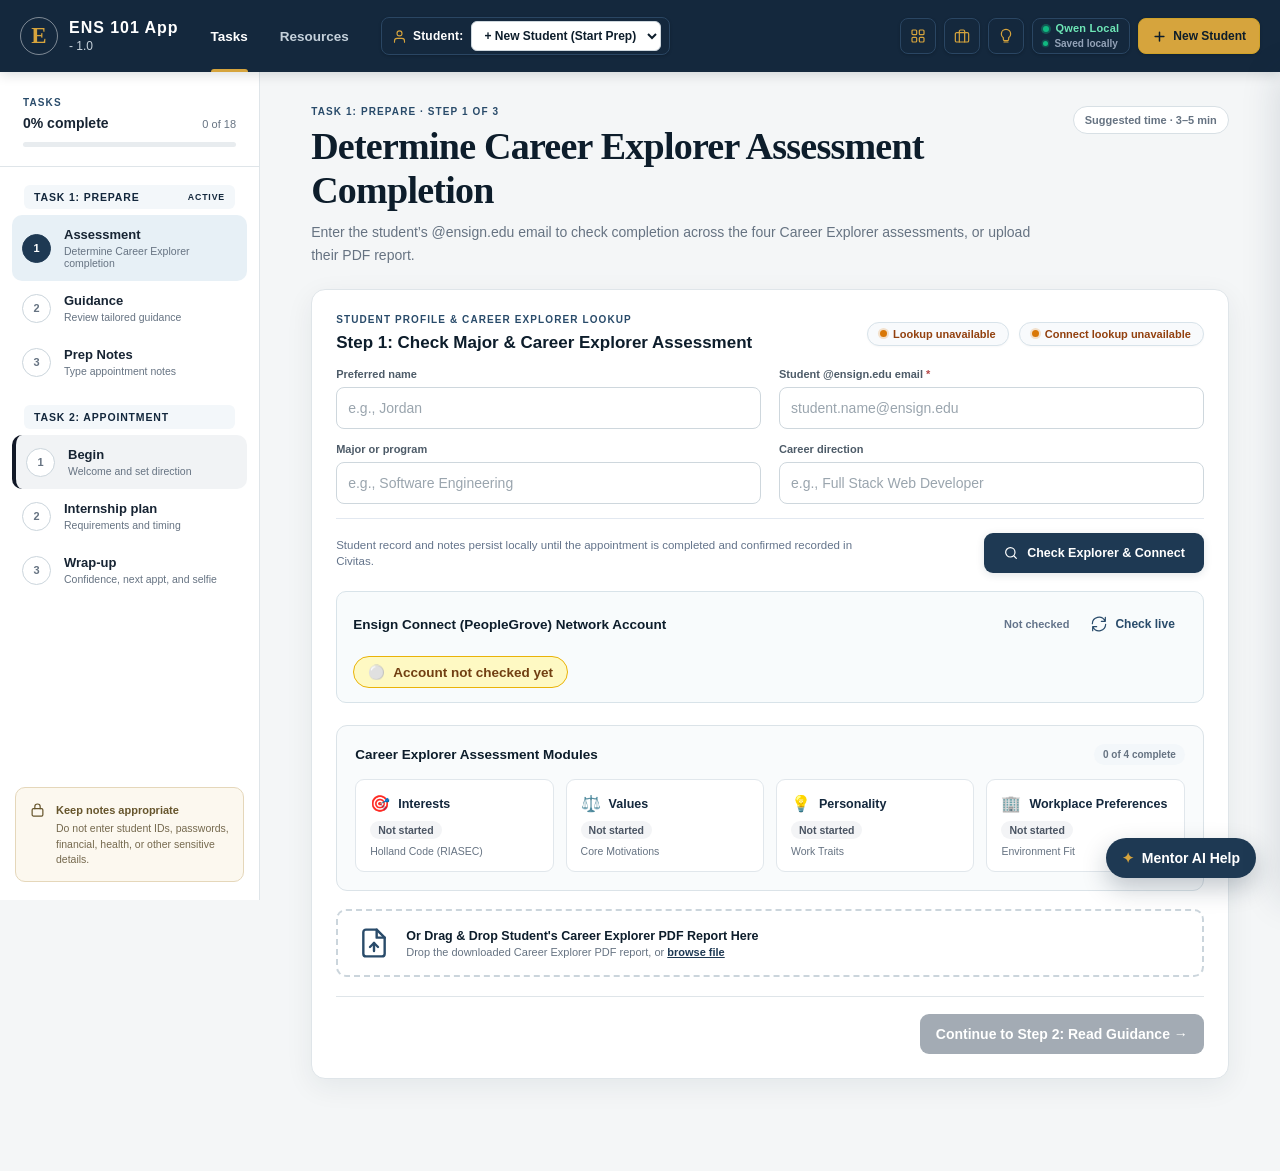
==== static/index.html @ f6d9b5c1 "ENS 101: add Career Explorer link below confidence rating" ====
<!doctype html>
<html lang="en">
  <head>
    <meta charset="UTF-8" />
    <meta name="viewport" content="width=device-width, initial-scale=1.0" />
    <meta name="theme-color" content="#14283d" />
    <meta name="description" content="A guided workspace for Ensign College ENS 101 mentor appointments." />
    <title>ENS 101 App - 1.0</title>
    <link rel="icon" href="favicon.svg" type="image/svg+xml" />
    <link rel="stylesheet" href="styles.css?v=12" />
    <!-- Vercel Web Analytics -->
    <script>
      window.va = window.va || function () { (window.vaq = window.vaq || []).push(arguments); };
    </script>
    <script defer src="/_vercel/insights/script.js"></script>
    <!-- Vercel Speed Insights -->
    <script>
      window.si = window.si || function () { (window.siq = window.siq || []).push(arguments); };
    </script>
    <script defer src="/_vercel/speed-insights/script.js"></script>
  </head>
  <body>
    <div class="app-shell">
      <header class="topbar">
        <a class="brand" href="#" aria-label="ENS 101 App - 1.0 home">
          <span class="brand-mark" aria-hidden="true">E</span>
          <span class="brand-copy"><strong>ENS 101 App</strong><small>- 1.0</small></span>
        </a>
        <nav class="top-nav" aria-label="Main navigation">
          <button class="top-nav-button active" data-view="appointment" type="button">Tasks</button>
          <button class="top-nav-button" data-view="resources" type="button">Resources</button>
        </nav>
        <div class="active-student-bar">
          <div class="student-select-group">
            <label for="student-switcher" class="student-switcher-label">
              <svg viewBox="0 0 24 24" aria-hidden="true"><path d="M20 21v-2a4 4 0 0 0-4-4H8a4 4 0 0 0-4 4v2"/><circle cx="12" cy="7" r="4"/></svg>
              <span>Student:</span>
            </label>
            <select id="student-switcher" class="student-select">
              <option value="">+ New Student (Start Prep)</option>
            </select>
          </div>
        </div>
        <div class="top-actions">
          <a id="btn-suite-dashboard" class="button nav-header-btn" href="/" target="_blank" rel="noopener" title="Open CIS AI Dashboard">
            <svg viewBox="0 0 24 24" aria-hidden="true"><rect x="3" y="3" width="7" height="7" rx="1.5"/><rect x="14" y="3" width="7" height="7" rx="1.5"/><rect x="14" y="14" width="7" height="7" rx="1.5"/><rect x="3" y="14" width="7" height="7" rx="1.5"/></svg>
            <span>CIS AI Dashboard</span>
          </a>
          <a id="btn-internship-expert" class="button nav-header-btn" href="/internship/" target="_blank" rel="noopener" title="Open Ensign Internship Expert">
            <svg viewBox="0 0 24 24" aria-hidden="true"><rect x="2" y="7" width="20" height="14" rx="2"/><path d="M16 21V5a2 2 0 0 0-2-2h-4a2 2 0 0 0-2 2v16"/></svg>
            <span>Ensign Internship Expert</span>
          </a>
          <button id="open-suggestion-modal" class="button nav-header-btn" type="button" title="Suggest how to improve ENS 101 App - 1.0">
            <svg viewBox="0 0 24 24" aria-hidden="true"><path d="M12 2a7 7 0 0 0-7 7c0 2.38 1.19 4.47 3 5.74V17a2 2 0 0 0 2 2h4a2 2 0 0 0 2-2v-2.26c1.81-1.27 3-3.36 3-5.74a7 7 0 0 0-7-7z"/><path d="M9 21h6"/></svg>
            <span>Suggest Improvement</span>
          </button>
          <div class="topbar-status-box" title="AI inference engine and autosave status">
            <div id="ai-engine-badge" class="engine-indicator-pill engine-qwen">
              <span class="engine-indicator-dot"></span>
              <span id="ai-engine-name">Qwen Local</span>
            </div>
            <div class="autosave-status">
              <span class="status-dot"></span>
              <span id="save-status">Saved locally</span>
            </div>
          </div>
          <button id="new-appointment" class="button new-student-btn" type="button" title="Start preparing a new student">
            <svg viewBox="0 0 24 24" aria-hidden="true"><path d="M12 5v14M5 12h14"/></svg>
            <span>New Student</span>
          </button>
        </div>
      </header>

      <div class="workspace">
        <aside class="workflow-sidebar" aria-label="Appointment workflow">
          <div class="sidebar-heading">
            <p class="eyebrow appointment-label">TASKS</p>
            <div class="progress-row"><strong id="progress-label">0% complete</strong><span id="progress-count">0 of 17</span></div>
            <div class="progress-track" aria-hidden="true"><span id="progress-bar"></span></div>
          </div>
          <nav id="workflow-nav" class="workflow-nav"></nav>
          <div class="privacy-card">
            <svg viewBox="0 0 24 24" aria-hidden="true"><rect x="4" y="10" width="16" height="11" rx="2"/><path d="M8 10V7a4 4 0 0 1 8 0v3"/></svg>
            <div><strong>Keep notes appropriate</strong><p>Do not enter student IDs, passwords, financial, health, or other sensitive details.</p></div>
          </div>
        </aside>

        <main class="main-area">
          <section id="appointment-view" class="view active" aria-label="Appointment workspace">
            <div class="page-heading">
              <div><p id="step-eyebrow" class="eyebrow appointment-label">TASK 1: PREPARE · STEP 1 OF 3</p><h1 id="step-title">Determine Career Explorer Assessment Completion</h1><p id="step-description" class="page-description"></p></div>
              <span id="step-duration" class="duration-chip"></span>
            </div>

            <!-- TASK 1: PREPARE WORKSPACE -->
            <div id="task1-prepare-workspace" class="task-workspace">
              <!-- Step 1: Check Assessment -->
              <section id="prep-step-1" class="prep-step-container">
                <div class="card prep-card">
                  <div class="section-heading compact">
                    <div>
                      <p class="eyebrow">Student Profile &amp; Career Explorer Lookup</p>
                      <h2>Step 1: Check Major &amp; Career Explorer Assessment</h2>
                    </div>
                    <div class="career-session-controls">
                      <div class="auth-control-item">
                        <span id="prep-career-session-status" class="career-session-status">Checking Career Explorer Service…</span>
                        <button id="prep-career-auth-btn" class="button secondary small auth-btn" type="button" hidden>Authenticate Career Explorer</button>
                      </div>
                      <div class="auth-control-item">
                        <span id="prep-connect-session-status" class="career-session-status">Checking Ensign Connect Service…</span>
                        <button id="prep-connect-auth-btn" class="button secondary small auth-btn" type="button" hidden>Authenticate Ensign Connect</button>
                      </div>
                    </div>
                  </div>

                  <div class="student-fields prep-student-fields">
                    <label><span>Preferred name</span><input id="prep-student-name" type="text" autocomplete="off" placeholder="e.g., Jordan" maxlength="60" /></label>
                    <label>
                      <span class="field-label-wrap">
                        <span>Student @ensign.edu email <span class="required-star">*</span></span>
                        <span id="prep-email-error" class="field-error-msg" hidden>@ensign.edu required</span>
                      </span>
                      <input id="prep-student-email" type="email" inputmode="email" autocomplete="off" placeholder="student.name@ensign.edu" maxlength="160" required />
                    </label>
                    <label><span>Major or program</span><input id="prep-student-program" type="text" autocomplete="off" placeholder="e.g., Software Engineering" maxlength="100" /></label>
                    <label><span>Career direction</span><input id="prep-career-direction" type="text" autocomplete="off" placeholder="e.g., Full Stack Web Developer" maxlength="100" /></label>
                  </div>

                  <div class="prep-lookup-bar">
                    <p class="career-lookup-privacy">Student record and notes persist locally until the appointment is completed and confirmed recorded in Civitas.</p>
                    <button id="prep-career-lookup-btn" class="button primary prep-check-btn" type="button">
                      <svg viewBox="0 0 24 24" aria-hidden="true"><circle cx="11" cy="11" r="7"/><path d="m20 20-3.5-3.5"/></svg>
                      <span>Check Explorer &amp; Connect</span>
                    </button>
                  </div>

                  <div id="prep-lookup-feedback" class="lookup-feedback-banner" hidden></div>

                  <!-- Ensign Connect Account Check Section -->
                  <div class="prep-connect-section">
                    <div class="prep-subheading">
                      <h3>Ensign Connect (PeopleGrove) Network Account</h3>
                      <div class="connect-action-group">
                        <span id="connect-last-checked" class="timestamp-subtext">Not checked</span>
                        <button id="btn-check-connect-live" class="button text-button small" type="button" title="Check live from Ensign Connect">
                          <svg viewBox="0 0 24 24" width="14" height="14" aria-hidden="true"><path d="M21.5 2v6h-6M2.5 22v-6h6M2 11.5a10 10 0 0 1 18.8-4.3M22 12.5a10 10 0 0 1-18.8 4.3"/></svg>
                          <span>Check live</span>
                        </button>
                      </div>
                    </div>
                    <div class="connect-status-bar" id="connect-status-bar">
                      <div class="connect-status-pill pending" id="connect-status-pill">
                        <span class="status-icon">⚪</span>
                        <span class="status-text" id="connect-status-text">Account not checked yet</span>
                      </div>
                      <div class="connect-details" id="connect-details" hidden>
                        <a id="connect-profile-link" class="task-action" href="#" target="_blank" rel="noopener" hidden>View Profile in Ensign Connect</a>
                      </div>
                    </div>
                  </div>

                  <!-- 4 Assessment Cards Grid -->
                  <div class="prep-assessment-section">
                    <div class="prep-subheading">
                      <h3>Career Explorer Assessment Modules</h3>
                      <span id="prep-completion-count" class="count-badge">0 of 4 complete</span>
                    </div>
                    <div class="assessment-cards-grid">
                      <div id="card-interests" class="assessment-module-card">
                        <div class="module-header">
                          <span class="module-icon">🎯</span>
                          <strong>Interests</strong>
                        </div>
                        <span class="module-status-badge pending">Not checked</span>
                        <p class="module-subtext">Holland Code (RIASEC)</p>
                      </div>
                      <div id="card-values" class="assessment-module-card">
                        <div class="module-header">
                          <span class="module-icon">⚖️</span>
                          <strong>Values</strong>
                        </div>
                        <span class="module-status-badge pending">Not checked</span>
                        <p class="module-subtext">Core Motivations</p>
                      </div>
                      <div id="card-personality" class="assessment-module-card">
                        <div class="module-header">
                          <span class="module-icon">💡</span>
                          <strong>Personality</strong>
                        </div>
                        <span class="module-status-badge pending">Not checked</span>
                        <p class="module-subtext">Work Traits</p>
                      </div>
                      <div id="card-workplace" class="assessment-module-card">
                        <div class="module-header">
                          <span class="module-icon">🏢</span>
                          <strong>Workplace Preferences</strong>
                        </div>
                        <span class="module-status-badge pending">Not checked</span>
                        <p class="module-subtext">Environment Fit</p>
                      </div>
                    </div>
                  </div>

                  <!-- PDF Upload Fallback Dropzone -->
                  <div class="prep-pdf-section">
                    <div id="prep-pdf-dropzone" class="prep-pdf-dropzone">
                      <svg class="dropzone-icon" viewBox="0 0 24 24" aria-hidden="true"><path d="M14 2H6a2 2 0 0 0-2 2v16a2 2 0 0 0 2 2h12a2 2 0 0 0 2-2V8z"/><polyline points="14 2 14 8 20 8"/><line x1="12" y1="18" x2="12" y2="12"/><line x1="9" y1="15" x2="12" y2="12"/><line x1="15" y1="15" x2="12" y2="12"/></svg>
                      <div class="dropzone-copy">
                        <strong>Or Drag &amp; Drop Student's Career Explorer PDF Report Here</strong>
                        <span>Drop the downloaded Career Explorer PDF report, or <label for="prep-pdf-input" class="browse-link">browse file</label></span>
                      </div>
                      <input type="file" id="prep-pdf-input" accept="application/pdf" class="sr-only" />
                    </div>
                    <div id="prep-pdf-status" class="prep-pdf-status" hidden></div>
                  </div>

                  <div class="step-actions step-actions-end">
                    <button id="btn-prep-to-step2" class="button primary" type="button" disabled title="Enter a valid student @ensign.edu email to continue">Continue to Step 2: Read Guidance →</button>
                  </div>
                </div>
              </section>

              <!-- Step 2: Read Guidance -->
              <section id="prep-step-2" class="prep-step-container" hidden>
                <div class="card prep-card">
                  <div class="section-heading compact">
                    <div>
                      <p class="eyebrow">Personalized Insights</p>
                      <h2>Step 2: Read Generated Career Explorer Guidance</h2>
                    </div>
                    <div class="step-header-actions" style="display: flex; gap: 0.5rem; align-items: center;">
                      <button id="btn-download-student-report" class="button secondary small has-report-btn" type="button" hidden title="Download official full Career Explorer report (.PDF)">
                        <svg viewBox="0 0 24 24" width="16" height="16" fill="none" stroke="currentColor" stroke-width="2" aria-hidden="true"><path d="M21 15v4a2 2 0 0 1-2 2H5a2 2 0 0 1-2-2v-4"/><polyline points="7 10 12 15 17 10"/><line x1="12" y1="15" x2="12" y2="3"/></svg>
                        <span id="label-download-student-report">Download Full Report (.PDF)</span>
                      </button>
                      <button id="btn-copy-guidance-notes" class="button secondary small" type="button">
                        <svg viewBox="0 0 24 24" aria-hidden="true"><rect x="8" y="8" width="12" height="12" rx="2"/><path d="M16 8V6a2 2 0 0 0-2-2H6a2 2 0 0 0-2 2v8a2 2 0 0 0 2 2h2"/></svg>
                        <span>Copy Guidance to Prep Notes</span>
                      </button>
                    </div>
                  </div>

                  <!-- Holland Code Profile Banner -->
                  <div class="guidance-profile-banner">
                    <div class="profile-pill-wrap">
                      <span class="profile-label">Holland Code Profile</span>
                      <strong id="guidance-holland-code" class="profile-code">Social-Enterprising-Conventional (SEC)</strong>
                    </div>
                    <div id="guidance-traits-list" class="profile-traits">
                      <span class="trait-tag">Social (Helpers, communicators, mentors)</span>
                      <span class="trait-tag">Enterprising (Leaders, project drivers)</span>
                      <span class="trait-tag">Conventional (Organizers, detail-oriented planners)</span>
                    </div>
                  </div>

                  <div class="guidance-grid">
                    <div class="guidance-card">
                      <div class="guidance-card-header">
                        <span class="guidance-card-icon">🎓</span>
                        <h3>Aligned Ensign College Majors</h3>
                      </div>
                      <ul id="guidance-majors-list" class="guidance-list">
                        <li>Business Management</li>
                        <li>Digital Marketing</li>
                        <li>Information Technology</li>
                        <li>Communication</li>
                      </ul>
                    </div>

                    <div class="guidance-card">
                      <div class="guidance-card-header">
                        <span class="guidance-card-icon">💼</span>
                        <h3>Possible Career Pathways</h3>
                      </div>
                      <ul id="guidance-careers-list" class="guidance-list">
                        <li>Student Advisor &amp; Coordinator</li>
                        <li>Marketing Coordinator</li>
                        <li>Operations Specialist</li>
                        <li>Project Assistant</li>
                      </ul>
                    </div>
                  </div>

                  <div class="guidance-card strategy-card">
                    <div class="guidance-card-header">
                      <span class="guidance-card-icon">💬</span>
                      <h3>Recommended Appointment Discussion Strategy</h3>
                    </div>
                    <ul id="guidance-strategy-list" class="guidance-list">
                      <li>Ask how their top interests connect to what they enjoy doing when solving problems or working with others.</li>
                      <li>Compare their stated career direction with their assessment results to identify natural strengths and confidence gaps.</li>
                      <li>Highlight how certificate courses in their major can lead to an internship and early professional momentum.</li>
                    </ul>
                  </div>

                                    <!-- Career Explorer Mentor Coach AI Chat Window -->
                  <div class="prep-chat-section" id="prep-chat-section">
                    <div class="prep-chat-header">
                      <div class="prep-chat-title-group">
                        <span class="prep-chat-sparkle" aria-hidden="true">✦</span>
                        <div>
                          <h3 class="prep-chat-title">Career Explorer Mentor Coach AI</h3>
                          <p class="prep-chat-subtitle">Ask questions, probe HEXACO traits, explore majors, and get tailored coaching strategies for this student.</p>
                        </div>
                      </div>
                      <div class="prep-chat-engine-badge">
                        <span class="engine-dot"></span>
                        <span id="prep-chat-engine-label">Qwen Local AI • Active</span>
                      </div>
                    </div>

                    <!-- Quick Starters Carousel -->
                    <div class="prep-chat-starters" id="prep-chat-starters">
                      <button type="button" class="prep-starter-btn" data-prompt="Synthesize this student's assessment report into an executive briefing for my coaching session.">✦ Executive Briefing</button>
                      <button type="button" class="prep-starter-btn" data-prompt="What probing questions should I ask about this student's Holland Code and top values?">✦ 3 Probing Questions</button>
                      <button type="button" class="prep-starter-btn" data-prompt="Which Ensign College majors and certificates best align with this student's assessment results?">✦ Aligned Ensign Degrees</button>
                      <button type="button" class="prep-starter-btn" data-prompt="How do I guide this student through Design Thinking and sketching 3 Odyssey Plans?">✦ 3 Odyssey Plans</button>
                      <button type="button" class="prep-starter-btn" data-prompt="How can I share Elder Keith B. McMullin's teachings on career as mission and financial success as an enabling factor?">✦ Elder McMullin: Career as Calling</button>
                    </div>

                    <!-- Message Feed -->
                    <div class="prep-chat-messages" id="prep-chat-messages">
                      <div class="prep-chat-msg assistant">
                        <div>Welcome to the <strong>Career Explorer Mentor Coach AI</strong>. When you check or upload a student's Career Explorer assessment, I will synthesize their HEXACO personality traits, core values, workplace preferences, and Holland Code into an executive coaching briefing with tailored probing questions and degree alignments.</div>
                      </div>
                    </div>

                    <!-- Chat Composer Form -->
                    <form id="prep-chat-form" class="prep-chat-composer">
                      <div class="prep-chat-input-row">
                        <textarea id="prep-chat-input" rows="2" placeholder="Ask about this student's assessment (e.g. 'How should I coach them if they're hesitant about leadership?')..." aria-label="Ask Career Explorer Mentor Coach"></textarea>
                        <button type="submit" id="prep-chat-send-btn" class="button primary prep-chat-send-btn">
                          <span>Send</span>
                          <svg viewBox="0 0 24 24" width="16" height="16" fill="none" stroke="currentColor" stroke-width="2.5" aria-hidden="true"><line x1="22" y1="2" x2="11" y2="13"/><polygon points="22 2 15 22 11 13 2 9 22 2"/></svg>
                        </button>
                      </div>
                      <div class="prep-chat-footer-note">
                        <span>🔒 Local AI on Mac Studio • Confidential student assessment analysis • Knowledge-grounded in Ensign College programs</span>
                      </div>
                    </form>
                  </div>

                  <div class="step-actions">
                    <button id="btn-guidance-back" class="button secondary" type="button">← Back to Assessment</button>
                    <button id="btn-guidance-to-step3" class="button primary" type="button">Continue to Step 3: Type Prep Notes →</button>
                  </div>
                </div>
              </section>

              <!-- Step 3: Type Prep Notes -->
              <section id="prep-step-3" class="prep-step-container" hidden>
                <div class="card prep-card">
                  <div class="section-heading compact">
                    <div>
                      <p class="eyebrow">Mentor Workspace</p>
                      <h2>Step 3: Type Appointment Preparation Notes</h2>
                    </div>
                    <span class="autosave-status"><span class="status-dot"></span><span>Auto-saving to record</span></span>
                  </div>

                  <div id="prep-student-recap" class="prep-student-recap">
                    <span class="recap-item"><strong>Student:</strong> <span id="recap-name">Jordan Taylor</span></span>
                    <span class="recap-item"><strong>Email:</strong> <span id="recap-email">jordan.taylor@ensign.edu</span></span>
                    <span class="recap-item"><strong>Major:</strong> <span id="recap-program">Software Engineering</span></span>
                    <span class="recap-item"><strong>Career:</strong> <span id="recap-career">Full Stack Web Developer</span></span>
                    <span class="recap-item"><strong>Career Explorer:</strong> <span id="recap-pathwayu">Completed</span></span>
                    <span class="recap-item"><strong>Ensign Connect:</strong> <span id="recap-connect">Not checked</span></span>
                  </div>

                  <div class="prep-notes-editor">
                    <label for="prep-notes-textarea">
                      <span>Appointment Preparation Notes &amp; Discussion Goals</span>
                      <textarea id="prep-notes-textarea" rows="8" placeholder="Type notes to use on the appointment: talking points, specific questions for this student, reminders about CAR 201 or Ensign Connect, follow-up items..."></textarea>
                    </label>
                  </div>

                  <div class="prep-prompts-card">
                    <div class="prep-prompts-title">
                      <span>✦</span>
                      <strong>Quick Talking Points (click to add to notes):</strong>
                    </div>
                    <div id="prep-quick-prompts" class="prep-prompts-list">
                      <button type="button" class="prompt-chip" data-prompt="Ask about their Career Explorer results and what surprised them.">Ask about assessment results</button>
                      <button type="button" class="prompt-chip" data-prompt="Discuss taking CAR 201 next semester to prepare for internships.">CAR 201 preparation timeline</button>
                      <button type="button" class="prompt-chip" data-prompt="Encourage joining their major group in Ensign Connect and messaging an alumnus.">Ensign Connect major group</button>
                      <button type="button" class="prompt-chip" data-prompt="Check career confidence scale (1-10) and clarify exploration vs resume need.">Assess 1-10 career confidence</button>
                    </div>
                  </div>

                  <div class="step-actions">
                    <button id="btn-notes-back" class="button secondary" type="button">← Back to Guidance</button>
                    <button id="btn-start-task2" class="button primary start-appt-btn" type="button">
                      <span>Begin Task 2: Appointment →</span>
                    </button>
                  </div>
                </div>
              </section>
            </div>

            <!-- TASK 2: APPOINTMENT WORKSPACE -->
            <div id="task2-appointment-workspace" class="task-workspace" hidden>
              <section id="session-details-card" class="student-card card" aria-labelledby="student-heading">
                <div class="section-heading compact">
                  <div><p class="eyebrow">Session details</p><h2 id="student-heading">Who are you meeting?</h2></div>
                  <span class="optional-label">Non-sensitive details only</span>
                </div>
                <div class="student-fields">
                  <label><span>Preferred name</span><input id="student-name" type="text" autocomplete="off" placeholder="e.g., Jordan" maxlength="60" /></label>
                  <label><span>Major or program</span><input id="student-program" type="text" autocomplete="off" placeholder="e.g., Software Engineering" maxlength="100" /></label>
                  <label><span>Career direction</span><input id="career-direction" type="text" autocomplete="off" placeholder="e.g., UX designer" maxlength="100" /></label>
                  <div class="confidence-field">
                    <label for="career-confidence"><span>Career confidence 1/10 <small class="confidence-hint">(1=Low, 10=Very Confident)</small>: <output id="confidence-output" for="career-confidence">Not set</output></span><input id="career-confidence" type="range" min="1" max="10" value="5" /></label>
                    <a
                      id="career-explorer-direct-link"
                      class="confidence-career-link"
                      href="https://ensign.pathwayu.com/login?next=%2Fresults"
                      target="_blank"
                      rel="noopener noreferrer"
                    >Open Career Explorer <span aria-hidden="true">↗</span></a>
                  </div>
                  <label><span>Career Explorer roadmap</span><select id="roadmap-status"><option value="">Choose status</option><option>Not started</option><option>In progress</option><option>Completed</option><option>Not sure</option></select></label>
                </div>
                <!-- Status Badges Row (Career Explorer & Ensign Connect) -->
                <div class="status-badges-row" id="session-status-badges">
                  <div class="status-badge-item">
                    <span class="badge-label">Career Explorer:</span>
                    <span id="badge-career-explorer" class="status-pill gray">Not checked</span>
                  </div>
                  <div class="status-badge-item">
                    <span class="badge-label">Ensign Connect:</span>
                    <span id="badge-ensign-connect" class="status-pill yellow">Not checked</span>
                  </div>
                </div>
                <div id="followup-recommendation" class="recommendation" aria-live="polite"></div>
              </section>

              <div class="appointment-grid">
                <section class="task-card card" aria-labelledby="task-heading">
                  <div class="section-heading">
                    <div><p id="step-kicker" class="eyebrow"></p><h2 id="task-heading">Appointment tasks</h2></div>
                    <span id="step-task-count" class="count-badge"></span>
                  </div>
                  <div id="task-list" class="task-list"></div>
                  <div class="step-actions"><button id="previous-step" class="button secondary" type="button">Previous</button><button id="next-step" class="button primary" type="button">Continue</button></div>
                </section>

                <aside class="support-column">
                  <section class="prompt-card card">
                    <div class="section-heading compact"><div><p class="eyebrow">Conversation support</p><h2>Try asking</h2></div><span class="sparkle" aria-hidden="true">✦</span></div>
                    <div id="conversation-prompts" class="prompt-list"></div>
                  </section>
                  <section class="quick-tools card">
                    <div class="section-heading compact"><div><p class="eyebrow">Quick access</p><h2>Open a tool</h2></div><button class="text-button" data-view-jump="resources" type="button">View all</button></div>
                    <div id="quick-tool-list" class="quick-tool-list"></div>
                  </section>
                </aside>
              </div>

              <!-- Prep Notes Accordion (Accessible in Task 2) -->
              <div class="prep-notes-preview-wrap card">
                <button id="btn-toggle-prep-preview" class="prep-preview-toggle" type="button">
                  <span class="toggle-icon">📋</span>
                  <span><strong>Reference Task 1 Prep Notes:</strong> <small id="prep-preview-snippet">Click to expand notes prepared for this student</small></span>
                  <span id="prep-preview-chevron" class="chevron-down">▼</span>
                </button>
                <div id="prep-preview-content" class="prep-preview-body" hidden>
                  <div id="prep-preview-text" class="prep-preview-text">No prep notes recorded.</div>
                </div>
              </div>

              <section class="notes-card card" aria-labelledby="notes-heading">
                <div class="section-heading">
                    <div><p class="eyebrow">Appointment record</p><h2 id="notes-heading">Notes &amp; agreed next steps</h2></div>
                  <div class="notes-actions"><button id="copy-summary" class="button secondary small" type="button"><svg viewBox="0 0 24 24" aria-hidden="true"><rect x="8" y="8" width="12" height="12" rx="2"/><path d="M16 8V6a2 2 0 0 0-2-2H6a2 2 0 0 0-2 2v8a2 2 0 0 0 2 2h2"/></svg>Copy summary</button></div>
                </div>
                <div class="notes-grid">
                  <label><span>Conversation notes</span><textarea id="session-notes" rows="5" placeholder="Capture useful, non-sensitive themes from the conversation."></textarea></label>
                  <label><span>Student’s next step</span><textarea id="student-next-step" rows="5" placeholder="What will the student do, and by when?"></textarea></label>
                  <label><span>Mentor follow-up</span><textarea id="mentor-follow-up" rows="5" placeholder="What will you send, check, or follow up on?"></textarea></label>
                </div>
              </section>

              <!-- Step 5 Civitas Recording & Deletion Card -->
              <section id="civitas-card" class="civitas-card card" hidden>
                <div class="civitas-header">
                  <div class="civitas-title-group">
                    <span class="civitas-badge">CIVITAS</span>
                    <div>
                      <h2>Log Appointment &amp; Complete Session</h2>
                      <p>Copy the formatted appointment record into Civitas. Once recorded, confirm below to delete the student's personal information from this machine.</p>
                    </div>
                  </div>
                  <button id="btn-copy-civitas" class="button secondary small" type="button">
                    <svg viewBox="0 0 24 24" aria-hidden="true"><rect x="8" y="8" width="12" height="12" rx="2"/><path d="M16 8V6a2 2 0 0 0-2-2H6a2 2 0 0 0-2 2v8a2 2 0 0 0 2 2h2"/></svg>
                    <span>Copy Civitas Note</span>
                  </button>
                </div>
                <div class="civitas-confirmation-box">
                  <label class="civitas-checkbox-label">
                    <input type="checkbox" id="civitas-confirm-checkbox" />
                    <span><strong>I confirm this appointment has been recorded in Civitas</strong> — The student's information and session notes can now be safely deleted from this workstation.</span>
                  </label>
                  <button id="btn-complete-delete-record" class="button danger" type="button" disabled>
                    <svg viewBox="0 0 24 24" aria-hidden="true"><polyline points="3 6 5 6 21 6"/><path d="M19 6v14a2 2 0 0 1-2 2H7a2 2 0 0 1-2-2V6m3 0V4a2 2 0 0 1 2-2h4a2 2 0 0 1 2 2v2"/></svg>
                    <span>Complete &amp; Delete Student Record</span>
                  </button>
                </div>
              </section>
            </div>
          </section>

          <section id="resources-view" class="view" aria-label="Resource library">
            <div class="page-heading resource-heading">
              <div><p class="eyebrow">Resource library</p><h1>Everything you may need, one click away</h1><p class="page-description">Open official Ensign College tools and choose the right referral for the student’s next step.</p></div>
              <label class="resource-search"><svg viewBox="0 0 24 24" aria-hidden="true"><circle cx="11" cy="11" r="7"/><path d="m20 20-3.5-3.5"/></svg><input id="resource-search" type="search" placeholder="Search resources" /></label>
            </div>
            <div id="resource-filters" class="filter-row" aria-label="Resource categories"></div>
            <div id="resource-grid" class="resource-grid"></div>
            <section class="referral-guide card">
              <div>
                <p class="eyebrow">Not sure where to refer?</p>
                <h2>Use the Student Success Team</h2>
                <p>Academic Advisors help with course and graduation planning, Success Coaches help with habits and college-life barriers, and Career Mentors help with résumés, interviews, internships, and career direction.</p>
                <div class="staff-admin-link-row">
                  <span>Mentor Desk Administration:</span>
                  <a class="admin-direct-link" href="/admin/" target="_blank" rel="noopener">Open Staff Admin Panel →</a>
                </div>
              </div>
              <a class="button primary" href="https://www.ensign.edu/success-teams" target="_blank" rel="noopener">Find the right team member</a>
            </section>
          </section>
        </main>

        <aside id="copilot-panel" class="copilot-panel" aria-label="Mentor AI Help">
          <div class="copilot-header">
            <div class="copilot-title"><span class="copilot-icon" aria-hidden="true">✦</span><div><strong>Mentor AI Help</strong><small id="service-status">Ready</small></div></div>
            <button id="close-copilot" class="icon-button" type="button" aria-label="Close Mentor AI Help">×</button>
          </div>
          <div id="messages" class="messages" aria-live="polite"></div>
          <div id="suggestions" class="copilot-suggestions"></div>
          <form id="chat-form" class="copilot-composer">
            <label class="sr-only" for="message-input">Ask Mentor AI Help</label>
            <textarea id="message-input" rows="2" placeholder="Ask for a question, referral, summary…"></textarea>
            <button id="send-button" type="submit" aria-label="Send to Mentor AI Help"><svg viewBox="0 0 24 24" aria-hidden="true"><path d="m22 2-7 20-4-9-9-4Z"/><path d="M22 2 11 13"/></svg></button>
          </form>
          <p class="copilot-privacy">Use general context only. Do not share protected student information.</p>
        </aside>
      </div>

      <button id="open-copilot" class="copilot-fab" type="button" aria-label="Open Mentor AI Help"><span aria-hidden="true">✦</span><span>Mentor AI Help</span></button>

      <div id="confirm-dialog" class="dialog-backdrop" hidden>
        <div class="dialog" role="dialog" aria-modal="true" aria-labelledby="dialog-title">
          <div class="dialog-icon" aria-hidden="true">↻</div><h2 id="dialog-title">Start a new appointment?</h2><p>This clears the current checklist, session details, notes, and Mentor AI Help conversation from this browser.</p>
          <div class="dialog-actions"><button id="cancel-reset" class="button secondary" type="button">Keep working</button><button id="confirm-reset" class="button danger" type="button">Clear and start new</button></div>
        </div>
      </div>

      <div id="suggestion-dialog" class="dialog-backdrop" hidden>
        <div class="dialog suggestion-dialog-box" role="dialog" aria-modal="true" aria-labelledby="suggestion-dialog-title">
          <div class="suggestion-dialog-header">
            <div class="suggestion-title-group">
              <div class="dialog-icon suggestion-bulb-icon" aria-hidden="true">💡</div>
              <div>
                <h2 id="suggestion-dialog-title">Suggest an Improvement</h2>
                <p class="dialog-subtitle">Share ideas, bug reports, or content updates to improve ENS 101 App - 1.0.</p>
              </div>
            </div>
            <button id="close-suggestion-dialog" class="icon-button" type="button" aria-label="Close suggestion modal">×</button>
          </div>
          <form id="suggestion-form" class="suggestion-form">
            <div class="form-group">
              <label for="suggestion-category">Category <span class="required-star">*</span></label>
              <select id="suggestion-category" required>
                <option value="Appointment Guide">Appointment Guide & Checklist</option>
                <option value="Mentor AI Help">Mentor AI Help</option>
                <option value="Ensign Connect">Ensign Connect Integration</option>
                <option value="Internship Plan">Internship Plan / CAR 201</option>
                <option value="Career Direction">Career Direction / Career Explorer</option>
                <option value="UI & Usability">UI & Usability</option>
                <option value="Resources & Referrals">Resources & Referrals</option>
                <option value="Other Idea">Other Idea</option>
              </select>
            </div>
            <div class="form-group">
              <label for="suggestion-text">Your Suggestion <span class="required-star">*</span></label>
              <textarea id="suggestion-text" rows="4" maxlength="2000" placeholder="Describe the improvement, recommended change, or feature you'd like to see..." required></textarea>
              <div class="field-meta-row">
                <small class="privacy-hint">Never enter student IDs, grades, or private identifiers.</small>
                <small id="suggestion-char-count" class="char-count">0 / 2000</small>
              </div>
            </div>
            <div class="form-group">
              <label for="suggestion-submitter">Your Name or Role <small class="optional-tag">(optional)</small></label>
              <input id="suggestion-submitter" type="text" maxlength="80" placeholder="e.g. Jane Doe, Senior Peer Mentor" />
            </div>
            <div class="dialog-actions">
              <button id="cancel-suggestion" class="button secondary" type="button">Cancel</button>
              <button id="submit-suggestion-btn" class="button primary" type="submit">Submit Suggestion</button>
            </div>
          </form>
        </div>
      </div>

      <div id="toast" class="toast" role="status" aria-live="polite"></div>
    </div>
    <script src="app.js?v=12"></script>
  </body>
</html>
---- static/styles.css ----
:root {
  --navy-950: #0d1d2b;
  --navy-900: #14283d;
  --navy-800: #1e3953;
  --navy-700: #294b6a;
  --blue-100: #e7f0f6;
  --blue-50: #f3f7fa;
  --gold: #d6a43d;
  --gold-soft: #f8eed7;
  --ink: #172433;
  --muted: #667382;
  --line: #dfe5e9;
  --surface: #ffffff;
  --background: #f4f6f7;
  --green: #287a59;
  --green-soft: #e8f4ee;
  --red: #b54747;
  --shadow: 0 8px 28px rgba(20, 40, 61, 0.07);
  --radius: 14px;
  --font: Inter, ui-sans-serif, -apple-system, BlinkMacSystemFont, "Segoe UI", sans-serif;
}

* { box-sizing: border-box; }
html { scroll-behavior: smooth; }
body { margin: 0; color: var(--ink); background: var(--background); font-family: var(--font); font-size: 14px; }
button, input, select, textarea { font: inherit; }
button, a { -webkit-tap-highlight-color: transparent; }
button { color: inherit; }
svg { width: 1.15em; height: 1.15em; fill: none; stroke: currentColor; stroke-width: 1.8; stroke-linecap: round; stroke-linejoin: round; }
.sr-only { position: absolute; width: 1px; height: 1px; padding: 0; margin: -1px; overflow: hidden; clip: rect(0,0,0,0); white-space: nowrap; border: 0; }

.app-shell { min-height: 100vh; }
.topbar { position: sticky; top: 0; z-index: 20; height: 72px; display: flex; align-items: center; justify-content: space-between; gap: 12px; padding: 0 20px; color: #fff; background: var(--navy-900); box-shadow: 0 2px 12px rgba(8,25,40,.16); }
.brand { flex: 0 0 auto; display: inline-flex; align-items: center; gap: 11px; color: #fff; text-decoration: none; width: fit-content; }
.brand-mark { width: 38px; height: 38px; display: grid; place-items: center; border: 1px solid rgba(255,255,255,.45); border-radius: 50%; color: var(--gold); font-family: Georgia, serif; font-size: 23px; font-weight: 700; }
.brand-copy { display: grid; line-height: 1.1; }
.brand-copy strong { font-size: 16px; letter-spacing: .06em; }
.brand-copy small { margin-top: 3px; color: #c8d3dc; font-size: 12px; }
.top-nav { flex: 0 0 auto; margin-left: 6px; display: flex; gap: 4px; height: 72px; }
.top-nav-button { position: relative; padding: 0 14px; border: 0; color: #c5d1db; background: transparent; cursor: pointer; font-weight: 650; font-size: 13.5px; }
.top-nav-button::after { content: ""; position: absolute; left: 14px; right: 14px; bottom: 0; height: 3px; border-radius: 3px 3px 0 0; background: transparent; }
.top-nav-button:hover, .top-nav-button.active { color: #fff; }
.top-nav-button.active::after { background: var(--gold); }
.top-actions { display: flex; align-items: center; gap: 8px; margin-left: auto; flex-shrink: 0; }
.autosave-status { display: inline-flex; align-items: center; gap: 7px; color: #94a3b8; font-size: 11.5px; font-weight: 600; white-space: nowrap; }
.status-dot { width: 7px; height: 7px; border-radius: 50%; background: #10b981; box-shadow: 0 0 0 2px rgba(16,185,129,.25); }

.button { min-height: 40px; display: inline-flex; align-items: center; justify-content: center; gap: 8px; padding: 9px 15px; border: 1px solid transparent; border-radius: 9px; cursor: pointer; font-weight: 700; text-decoration: none; transition: transform .16s ease, background .16s ease, border-color .16s ease; }
.button:hover { transform: translateY(-1px); }
.button:focus-visible, .icon-button:focus-visible, .top-nav-button:focus-visible, .workflow-button:focus-visible, .task-check:focus-visible, .filter-button:focus-visible, .prompt-button:focus-visible { outline: 3px solid rgba(214,164,61,.35); outline-offset: 2px; }
.button svg { width: 16px; height: 16px; }
.button.primary { color: #fff; background: var(--navy-800); box-shadow: 0 5px 14px rgba(20,40,61,.16); }
.button.primary:hover { background: var(--navy-700); }
.button.secondary { color: var(--navy-800); background: #fff; border-color: #cfd8de; }
.button.secondary:hover { background: var(--blue-50); border-color: #aebdc7; }
.button.ghost { min-height: 38px; color: #fff; background: rgba(255,255,255,.08); border-color: rgba(255,255,255,.2); }
.button.ghost:hover { background: rgba(255,255,255,.14); }
.nav-header-btn { height: 36px; min-height: 36px; display: inline-flex; align-items: center; font-size: 11.5px; font-weight: 700; gap: 7px; padding: 0 12px; color: #ffffff; background: #14283d; border: 1px solid #2a4663; border-radius: 8px; text-decoration: none; white-space: nowrap; box-shadow: 0 1px 3px rgba(0, 0, 0, 0.2); transition: transform .16s ease, background .16s ease, border-color .16s ease, box-shadow .16s ease; }
.nav-header-btn:hover { color: #ffffff; border-color: var(--gold); background: #1e3a57; transform: translateY(-1px); box-shadow: 0 3px 8px rgba(0, 0, 0, 0.3); }
.nav-header-btn svg { width: 15px; height: 15px; color: var(--gold); flex-shrink: 0; }
.new-student-btn { height: 36px; min-height: 36px; display: inline-flex; align-items: center; gap: 6px; padding: 0 13px; font-size: 12px; font-weight: 800; background: var(--gold); color: var(--navy-950); border: 1px solid #cfa228; border-radius: 8px; box-shadow: 0 1px 3px rgba(0, 0, 0, 0.18); white-space: nowrap; cursor: pointer; flex-shrink: 0; transition: transform .16s ease, background .16s ease, box-shadow .16s ease; }
.new-student-btn:hover { background: #deb033; color: #0b1a28; transform: translateY(-1px); box-shadow: 0 3px 8px rgba(0, 0, 0, 0.25); }
.new-student-btn svg { width: 15px; height: 15px; stroke: var(--navy-950); stroke-width: 2.4; flex-shrink: 0; }
.button.danger { color: #fff; background: var(--red); }
.button.small { min-height: 36px; padding: 7px 12px; font-size: 12px; }
.button:disabled,
.button[disabled] {
  opacity: 0.42;
  cursor: not-allowed !important;
  transform: none !important;
  box-shadow: none !important;
  filter: grayscale(0.25);
  pointer-events: auto !important;
}
.button:disabled:hover,
.button[disabled]:hover {
  transform: none !important;
  box-shadow: none !important;
}
.button.primary:disabled,
.button.primary[disabled] {
  background: var(--navy-800) !important;
  color: #fff !important;
}

/* Stacked Status Box (AI Engine + Autosave) in Topbar */
.topbar-status-box {
  display: flex;
  flex-direction: column;
  justify-content: center;
  gap: 2px;
  padding: 3px 10px;
  background: #14283d;
  border: 1px solid #2a4663;
  border-radius: 8px;
  box-shadow: 0 1px 3px rgba(0, 0, 0, 0.2);
  min-height: 36px;
  flex-shrink: 0;
}

.topbar-status-box .engine-indicator-pill {
  display: inline-flex;
  align-items: center;
  gap: 6px;
  font-size: 11px;
  font-weight: 750;
  letter-spacing: 0.02em;
  line-height: 1.25;
  white-space: nowrap;
  background: transparent !important;
  border: none !important;
  padding: 0 !important;
  height: auto !important;
  border-radius: 0 !important;
}

.topbar-status-box .engine-indicator-dot {
  width: 6px;
  height: 6px;
  border-radius: 50%;
  display: inline-block;
  flex-shrink: 0;
}

.topbar-status-box .engine-indicator-pill.engine-qwen {
  color: #6ee7b7;
}

.topbar-status-box .engine-indicator-pill.engine-qwen .engine-indicator-dot {
  background: #10b981;
  box-shadow: 0 0 0 2px rgba(16, 185, 129, 0.35);
}

.topbar-status-box .engine-indicator-pill.engine-gemini {
  color: #93c5fd;
}

.topbar-status-box .engine-indicator-pill.engine-gemini .engine-indicator-dot {
  background: #3b82f6;
  box-shadow: 0 0 0 2px rgba(59, 130, 246, 0.35);
}

.topbar-status-box .engine-indicator-pill.engine-offline {
  color: #fca5a5;
}

.topbar-status-box .engine-indicator-pill.engine-offline .engine-indicator-dot {
  background: #ef4444;
}

.topbar-status-box .autosave-status {
  display: inline-flex;
  align-items: center;
  gap: 6px;
  color: #94a3b8;
  font-size: 10px;
  font-weight: 600;
  line-height: 1.2;
  white-space: nowrap;
}

.topbar-status-box .status-dot {
  width: 5px;
  height: 5px;
  border-radius: 50%;
  background: #10b981;
  box-shadow: 0 0 0 1.5px rgba(16, 185, 129, 0.25);
  flex-shrink: 0;
}

.workspace { min-height: calc(100vh - 72px); display: grid; grid-template-columns: 260px minmax(0, 1fr); }
.workflow-sidebar { position: sticky; top: 72px; height: calc(100vh - 72px); display: flex; flex-direction: column; overflow: auto; border-right: 1px solid var(--line); background: #fff; }
.sidebar-heading { padding: 25px 23px 19px; border-bottom: 1px solid var(--line); }
.eyebrow { margin: 0 0 7px; color: var(--navy-700); font-size: 10px; font-weight: 800; letter-spacing: .11em; text-transform: uppercase; }
.eyebrow.appointment-label,
.resource-category.appointment-label { text-transform: none; }
.progress-row { display: flex; align-items: baseline; justify-content: space-between; gap: 10px; }
.progress-row strong { font-size: 14px; }
.progress-row span { color: var(--muted); font-size: 11px; }
.progress-track { height: 5px; margin-top: 11px; overflow: hidden; border-radius: 5px; background: #e8ecef; }
.progress-track span { display: block; height: 100%; width: 0; border-radius: inherit; background: var(--gold); transition: width .25s ease; }
.workflow-nav { padding: 14px 12px; }
.workflow-button { width: 100%; display: grid; grid-template-columns: 31px 1fr auto; align-items: center; gap: 11px; padding: 12px 10px; border: 0; border-radius: 10px; background: transparent; text-align: left; cursor: pointer; }
.workflow-button:hover { background: var(--blue-50); }
.workflow-button.active { background: var(--blue-100); }
.workflow-button.confidence-low { border-left: 4px solid #111827; background: #f1f3f5; }
.workflow-button.confidence-medium { border-left: 4px solid #d97706; background: #fff1db; }
.workflow-button.confidence-high { border-left: 4px solid #2563eb; background: #eaf2ff; }
.workflow-button.confidence-low:hover { background: #e5e7eb; }
.workflow-button.confidence-medium:hover { background: #ffe5bd; }
.workflow-button.confidence-high:hover { background: #dbeafe; }
.workflow-num { width: 29px; height: 29px; display: grid; place-items: center; border: 1px solid #cbd5dc; border-radius: 50%; color: var(--muted); background: #fff; font-size: 11px; font-weight: 800; }
.workflow-button.active .workflow-num { color: #fff; border-color: var(--navy-800); background: var(--navy-800); }
.workflow-button.complete .workflow-num { color: #fff; border-color: var(--green); background: var(--green); }
.workflow-label { display: grid; gap: 3px; }
.workflow-label strong { color: var(--ink); font-size: 13px; }
.workflow-label small { color: var(--muted); font-size: 10.5px; }
.workflow-check { color: var(--green); font-size: 14px; }
.privacy-card { display: flex; gap: 10px; margin: auto 15px 18px; padding: 13px; border: 1px solid #e5d7ba; border-radius: 10px; color: #66552c; background: #fcf8ef; }
.privacy-card > svg { flex: 0 0 17px; margin-top: 1px; }
.privacy-card strong { font-size: 11px; }
.privacy-card p { margin: 4px 0 0; color: #75694e; font-size: 10.5px; line-height: 1.5; }

.main-area { min-width: 0; padding: 34px clamp(24px, 4vw, 56px) 70px; }
.view { display: none; max-width: 1180px; margin: 0 auto; }
.view.active { display: block; animation: fadeIn .2s ease; }
@keyframes fadeIn { from { opacity: .4; transform: translateY(3px); } }
.page-heading { display: flex; align-items: flex-start; justify-content: space-between; gap: 24px; margin-bottom: 23px; }
.page-heading h1 { margin: 0; color: var(--navy-950); font-family: Georgia, "Times New Roman", serif; font-size: clamp(28px, 3vw, 38px); line-height: 1.16; font-weight: 650; letter-spacing: -.02em; }
.page-description { max-width: 730px; margin: 9px 0 0; color: var(--muted); line-height: 1.6; }
.duration-chip { flex: 0 0 auto; display: inline-flex; align-items: center; padding: 7px 11px; border: 1px solid #d8e0e5; border-radius: 20px; color: var(--muted); background: #fff; font-size: 11px; font-weight: 700; }
.card { border: 1px solid var(--line); border-radius: var(--radius); background: var(--surface); box-shadow: var(--shadow); }
.section-heading { display: flex; align-items: center; justify-content: space-between; gap: 18px; margin-bottom: 18px; }
.section-heading.compact { margin-bottom: 15px; }
.section-heading h2 { margin: 0; color: var(--navy-950); font-size: 17px; line-height: 1.25; }
.optional-label { color: var(--muted); font-size: 10.5px; }
.student-card { padding: 20px 22px 22px; margin-bottom: 20px; }
.student-card[hidden] { display: none; }
.student-fields { display: grid; grid-template-columns: repeat(3, 1fr); gap: 14px; }
label > span { display: block; margin-bottom: 7px; color: #4d5b68; font-size: 11px; font-weight: 750; }
input, select, textarea { width: 100%; border: 1px solid #ced7dd; border-radius: 8px; color: var(--ink); background: #fff; transition: border-color .16s ease, box-shadow .16s ease; }
input, select { height: 42px; padding: 0 11px; }
textarea { padding: 11px 12px; resize: vertical; line-height: 1.5; }
input::placeholder, textarea::placeholder { color: #9aa5ae; }
input:focus, select:focus, textarea:focus { outline: none; border-color: var(--navy-700); box-shadow: 0 0 0 3px rgba(41,75,106,.1); }
.confidence-field input { padding: 0; accent-color: var(--navy-700); cursor: pointer; appearance: none; -webkit-appearance: none; height: 6px; border-radius: 3px; border: none; background: linear-gradient(to right, #ef4444, #eab308, #22c55e); outline: none; }
.confidence-field input::-webkit-slider-thumb { -webkit-appearance: none; appearance: none; width: 18px; height: 18px; border-radius: 50%; background: var(--navy-700); cursor: pointer; border: 2px solid #fff; box-shadow: 0 1px 3px rgba(0,0,0,.3); }
.confidence-field input::-moz-range-thumb { width: 18px; height: 18px; border-radius: 50%; background: var(--navy-700); cursor: pointer; border: 2px solid #fff; box-shadow: 0 1px 3px rgba(0,0,0,.3); }
.confidence-field input::-webkit-slider-runnable-track { background: linear-gradient(to right, #ef4444, #eab308, #22c55e); border-radius: 3px; height: 6px; }
.confidence-field input::-moz-range-track { background: linear-gradient(to right, #ef4444, #eab308, #22c55e); border-radius: 3px; height: 6px; border: none; }
.confidence-field output { color: var(--navy-800); font-weight: 850; }
.confidence-hint { font-size: 11px; font-weight: 400; color: var(--navy-400, #6b7a8d); margin-left: 2px; }
.confidence-career-link {
  display: inline-flex;
  align-items: center;
  gap: 4px;
  width: fit-content;
  margin-top: 11px;
  color: var(--navy-800);
  font-size: 11.5px;
  font-weight: 800;
  line-height: 1.3;
  text-decoration: underline;
  text-decoration-thickness: 1px;
  text-underline-offset: 3px;
}
.confidence-career-link:hover { color: var(--gold); }
.confidence-career-link:focus-visible {
  outline: 3px solid rgba(41,75,106,.2);
  outline-offset: 3px;
  border-radius: 3px;
}
.career-lookup { margin-top: 17px; padding: 15px; border: 1px solid #d8e3e9; border-radius: 10px; background: #f8fbfc; }
.career-lookup-heading { display: flex; align-items: center; justify-content: space-between; gap: 18px; }
.career-lookup-heading h3 { margin: 2px 0 0; color: var(--navy-950); font-size: 14px; }
.career-session-controls {
  display: flex;
  align-items: center;
  justify-content: flex-end;
  gap: 10px;
  flex-wrap: wrap;
}
.auth-control-item {
  display: inline-flex;
  align-items: center;
  gap: 8px;
  padding: 5px 12px;
  background: #f8fafc;
  border: 1px solid #d8e3ea;
  border-radius: 20px;
  box-shadow: 0 1px 2px rgba(0,0,0,.03);
  transition: all .16s ease;
}
.auth-control-item:hover {
  background: #fff;
  border-color: #cbd5e1;
}
.career-session-controls .button[hidden] { display: none; }
.career-session-status {
  display: inline-flex;
  align-items: center;
  gap: 6px;
  color: var(--muted);
  font-size: 11px;
  font-weight: 700;
  white-space: nowrap;
}
.career-session-status::before {
  content: "";
  display: inline-block;
  width: 7px;
  height: 7px;
  border-radius: 50%;
  background: #94a3b8;
  flex-shrink: 0;
}
.career-session-status.ready {
  color: #166534;
}
.career-session-status.ready::before {
  background: #16a34a;
  box-shadow: 0 0 0 2px rgba(22, 163, 74, 0.2);
}
.career-session-status.warning {
  color: #92400e;
}
.career-session-status.warning::before {
  background: #d97706;
  box-shadow: 0 0 0 2px rgba(217, 119, 6, 0.2);
}
.auth-control-item .auth-btn {
  min-height: 24px;
  height: 24px;
  padding: 0 10px;
  font-size: 10.5px;
  font-weight: 750;
  border-radius: 12px;
  white-space: nowrap;
  line-height: 1;
}

/* B5: Pulsing Auth Button */
@keyframes authGlowPulse {
  0% { box-shadow: 0 0 0 0 rgba(217, 119, 6, 0.6); transform: scale(1); }
  50% { box-shadow: 0 0 0 5px rgba(217, 119, 6, 0); transform: scale(1.02); }
  100% { box-shadow: 0 0 0 0 rgba(217, 119, 6, 0); transform: scale(1); }
}
.auth-btn.auth-pulse {
  animation: authGlowPulse 1.8s infinite ease-in-out;
  border-color: #d97706;
  color: #92400e;
  background-color: #fffbeb;
  font-weight: 750;
}

/* B6: Required field validation */
input.required-incomplete {
  border-color: #ef4444 !important;
  background-color: #fef2f2 !important;
  box-shadow: 0 0 0 3px rgba(239, 68, 68, 0.15) !important;
}
.field-error-msg {
  display: block;
  margin-top: 4px;
  color: #dc2626;
  font-size: 10.5px;
  font-weight: 650;
}

/* Ensign Connect Account Section */
.prep-connect-section { margin-top: 18px; padding: 14px 16px; border: 1px solid #d8e3e9; border-radius: 10px; background: #f8fbfc; }
.connect-action-group { display: flex; align-items: center; gap: 10px; }
.timestamp-subtext { color: #64748b; font-size: 11px; font-weight: 600; }
.connect-status-bar { display: flex; align-items: center; justify-content: space-between; margin-top: 10px; gap: 12px; }
.connect-status-pill { display: inline-flex; align-items: center; gap: 8px; padding: 7px 14px; border-radius: 20px; font-size: 13.5px; font-weight: 750; }
.connect-status-pill.found { background: #dcfce7; color: #14532d; border: 1.5px solid #22c55e; }
.connect-status-pill.not_found { background: #fee2e2; color: #991b1b; border: 1.5px solid #ef4444; }
.connect-status-pill.pending { background: #fef9c3; color: #713f12; border: 1.5px solid #eab308; }

/* B7: Status Badges Row in Task 2 Session Details */
.status-badges-row { display: flex; align-items: center; gap: 24px; margin-top: 14px; padding: 10px 16px; background: #f8fafc; border: 1px solid #e2e8f0; border-radius: 8px; flex-wrap: wrap; }
.status-badge-item { display: inline-flex; align-items: center; gap: 10px; }
.badge-label { color: #1e293b; font-size: 14px; font-weight: 800; }
.status-pill { display: inline-flex; align-items: center; padding: 4px 12px; border-radius: 14px; font-size: 13.5px; font-weight: 750; }
.status-pill.green { background: #dcfce7; color: #14532d; border: 1.5px solid #22c55e; }
.status-pill.red { background: #fee2e2; color: #991b1b; border: 1.5px solid #ef4444; }
.status-pill.yellow { background: #fef08a; color: #713f12; border: 1.5px solid #eab308; }
.status-pill.gray { background: #f1f5f9; color: #334155; border: 1.5px solid #cbd5e1; }
.career-lookup-form { display: grid; grid-template-columns: minmax(230px, 1fr) auto; align-items: end; gap: 10px; margin-top: 13px; }
.career-lookup-form .button { height: 42px; }
.career-lookup-privacy { margin: 8px 0 0; color: var(--muted); font-size: 9.5px; line-height: 1.45; }
.career-lookup-result { margin-top: 11px; padding: 10px 12px; border: 1px solid #d8e3e9; border-radius: 8px; color: #3f5362; background: #fff; font-size: 11px; line-height: 1.5; }
.career-lookup-result strong { display: block; margin-bottom: 2px; color: var(--navy-900); font-size: 11.5px; }
.career-lookup-result.success { border-color: #bddbcd; color: #315f4b; background: #f3faf6; }
.career-lookup-result.warning { border-color: #e5d7ba; color: #66552c; background: #fcf8ef; }
.career-lookup-result.error { border-color: #e7c5c5; color: #7d3636; background: #fff7f7; }
.recommendation { display: grid; grid-template-columns: max-content minmax(0, 1fr); gap: 10px; margin-top: 16px; color: #0f172a; font-size: 16px; line-height: 1.55; }
.recommendation-label { display: flex; align-items: center; padding: 12px 18px; border: 1.5px solid #d4a72c; border-radius: 8px; color: #111827; background: #f7cf58; font-size: 16px; font-weight: 850; letter-spacing: -0.01em; }
.recommendation-content { display: flex; align-items: center; justify-content: space-between; gap: 20px; padding: 14px 20px; border: 1.5px solid #cbd5e1; border-left-width: 5px; border-radius: 8px; color: #0f172a; background: #ffffff; font-size: 16px; line-height: 1.55; transition: background-color .18s ease, border-color .18s ease; }
.recommendation-guidance { color: #0f172a; font-size: 16px; line-height: 1.55; font-weight: 500; }
.recommendation-guidance strong { color: #0f172a; font-weight: 850; }
.recommendation-note { flex: 0 0 auto; color: #334155; font-size: 13.5px; font-weight: 650; }
.recommendation-unengaged .recommendation-content { border-color: #cbd5e1; border-left-color: #94a3b8; background: #ffffff; color: #0f172a; }
.recommendation-low .recommendation-content { border-color: #f87171; border-left-color: #dc2626; background: #fef2f2; color: #0f172a; }
.recommendation-medium .recommendation-content { border-color: #facc15; border-left-color: #ca8a04; background: #fefce8; color: #0f172a; }
.recommendation-high .recommendation-content { border-color: #86efac; border-left-color: #16a34a; background: #f0fdf4; color: #0f172a; }
.appointment-grid { display: grid; grid-template-columns: minmax(0, 1.55fr) minmax(290px, .8fr); gap: 20px; align-items: start; }
.task-card { padding: 22px; }
.count-badge { padding: 5px 9px; border-radius: 15px; color: var(--muted); background: var(--blue-50); font-size: 10px; font-weight: 750; }
.task-list { display: grid; gap: 9px; }
.task-item { display: grid; grid-template-columns: 26px 1fr; gap: 11px; padding: 13px; border: 1px solid #e2e7ea; border-radius: 10px; background: #fff; transition: background .16s ease, border-color .16s ease; }
.task-item:hover { border-color: #c2cfd7; background: #fbfcfd; }
.task-item.checked { border-color: #cfe4da; background: #f7fbf9; }
.task-check { width: 23px; height: 23px; display: grid; place-items: center; border: 1.5px solid #aebac3; border-radius: 7px; background: #fff; cursor: pointer; }
.task-check svg { display: none; width: 14px; height: 14px; }
.task-item.checked .task-check { color: #fff; border-color: var(--green); background: var(--green); }
.task-item.checked .task-check svg { display: block; }
.task-copy strong { display: block; margin-top: 1px; font-size: 13px; }
.task-copy p { margin: 5px 0 0; color: var(--muted); font-size: 11.5px; line-height: 1.45; }
.task-action { width: fit-content; display: inline-flex; align-items: center; gap: 6px; margin-top: 9px; padding: 6px 9px; border: 1px solid #c7d4dc; border-radius: 7px; color: var(--navy-700); background: #fff; text-decoration: none; font-size: 10.5px; font-weight: 800; }
.task-action:hover { color: #fff; border-color: var(--navy-700); background: var(--navy-700); }
.task-action svg { width: 12px; height: 12px; }
.task-item.checked .task-copy strong { color: #66746e; text-decoration: line-through; }
.step-actions { display: flex; justify-content: space-between; align-items: center; gap: 12px; margin-top: 19px; padding-top: 17px; border-top: 1px solid var(--line); }
.step-actions-end { justify-content: flex-end; }
.step-actions .button { min-width: 102px; }
.support-column { display: grid; gap: 20px; }
.prompt-card, .quick-tools { padding: 19px; }
.sparkle { width: 28px; height: 28px; display: grid; place-items: center; border-radius: 50%; color: #9b7020; background: var(--gold-soft); }
.prompt-list { display: grid; gap: 8px; }
.prompt-button { width: 100%; padding: 10px 11px; border: 1px solid #e0e6ea; border-radius: 8px; color: #3d4c59; background: #fbfcfd; text-align: left; cursor: pointer; font-size: 11.5px; line-height: 1.45; }
.prompt-button:hover { color: var(--navy-800); border-color: #b9c7d0; background: var(--blue-50); }
.prompt-button::before { content: "“"; margin-right: 4px; color: var(--gold); font-family: Georgia, serif; font-size: 16px; }
.text-button { padding: 3px; border: 0; color: var(--navy-700); background: transparent; cursor: pointer; font-size: 10.5px; font-weight: 800; }
.text-button:hover { text-decoration: underline; }
.quick-tool-list { display: grid; grid-template-columns: repeat(2, 1fr); gap: 8px; }
.quick-tool { min-height: 65px; display: grid; align-content: center; gap: 5px; padding: 10px; border: 1px solid #e0e6ea; border-radius: 9px; color: var(--ink); background: #fff; text-decoration: none; }
.quick-tool:hover { border-color: #afbdc6; background: var(--blue-50); }
.quick-tool-icon { width: 25px; height: 25px; display: grid; place-items: center; border-radius: 7px; color: var(--navy-700); background: var(--blue-100); font-size: 10px; font-weight: 900; }
.quick-tool strong { font-size: 10.5px; }
.notes-card { padding: 22px; margin-top: 20px; }
.notes-actions { display: flex; flex-wrap: wrap; justify-content: flex-end; gap: 8px; }
.notes-grid { display: grid; grid-template-columns: 1.35fr 1fr 1fr; gap: 14px; }
.notes-grid textarea { min-height: 116px; }

.resource-heading { align-items: flex-end; }
.resource-search { position: relative; flex: 0 0 260px; }
.resource-search svg { position: absolute; left: 12px; bottom: 12px; color: var(--muted); }
.resource-search input { padding-left: 38px; }
.filter-row { display: flex; flex-wrap: wrap; gap: 8px; margin-bottom: 18px; }
.filter-button { padding: 7px 12px; border: 1px solid #d5dde2; border-radius: 18px; color: var(--muted); background: #fff; cursor: pointer; font-size: 11px; font-weight: 700; }
.filter-button:hover, .filter-button.active { color: #fff; border-color: var(--navy-800); background: var(--navy-800); }
.resource-grid { display: grid; grid-template-columns: repeat(3, 1fr); gap: 14px; }
.resource-card { min-height: 177px; display: flex; flex-direction: column; padding: 19px; color: inherit; text-decoration: none; }
.resource-card:hover { border-color: #b9c7d0; transform: translateY(-2px); box-shadow: 0 12px 28px rgba(20,40,61,.1); }
.resource-top { display: flex; justify-content: space-between; gap: 10px; }
.resource-icon { width: 40px; height: 40px; display: grid; place-items: center; border-radius: 10px; color: var(--navy-700); background: var(--blue-100); font-weight: 900; }
.resource-external { color: #94a1aa; }
.resource-card h2 { margin: 16px 0 6px; font-size: 15px; }
.resource-card p { margin: 0; color: var(--muted); font-size: 11.5px; line-height: 1.5; }
.resource-category { margin-top: auto; padding-top: 15px; color: var(--navy-700); font-size: 9.5px; font-weight: 800; letter-spacing: .06em; text-transform: uppercase; }
.resource-empty { grid-column: 1 / -1; padding: 50px; text-align: center; color: var(--muted); }
.referral-guide { display: flex; align-items: center; justify-content: space-between; gap: 30px; padding: 23px; margin-top: 20px; background: linear-gradient(115deg, #fff, #f4f8fa); }
.referral-guide h2 { margin: 0; font-size: 17px; }
.referral-guide p:not(.eyebrow) { max-width: 760px; margin: 7px 0 0; color: var(--muted); font-size: 12px; line-height: 1.55; }

.copilot-panel { position: fixed; z-index: 30; top: 72px; right: 0; bottom: 0; width: min(390px, 100vw); display: flex; flex-direction: column; border-left: 1px solid var(--line); background: #fff; box-shadow: -12px 0 35px rgba(20,40,61,.13); transform: translateX(102%); transition: transform .24s ease; }
.copilot-panel.open { transform: translateX(0); }
.copilot-header { display: flex; align-items: center; justify-content: space-between; padding: 17px 18px; border-bottom: 1px solid var(--line); background: var(--navy-900); color: #fff; }
.copilot-title { display: flex; align-items: center; gap: 11px; }
.copilot-title > span { width: 31px; height: 31px; display: grid; place-items: center; border-radius: 9px; color: var(--gold); background: rgba(255,255,255,.09); }
.copilot-title div { display: grid; gap: 2px; }
.copilot-title strong { font-size: 13px; }
.copilot-title small { color: #bfcbd4; font-size: 9.5px; }
.icon-button { width: 34px; height: 34px; border: 0; border-radius: 7px; color: #fff; background: transparent; cursor: pointer; font-size: 24px; }
.icon-button:hover { background: rgba(255,255,255,.1); }
.messages { flex: 1; overflow: auto; display: flex; flex-direction: column; gap: 11px; padding: 18px; background: #f8fafb; }
.message { max-width: 88%; padding: 10px 12px; border-radius: 11px; font-size: 12px; line-height: 1.55; white-space: pre-wrap; }
.message.assistant { align-self: flex-start; border: 1px solid #dfe5e9; border-top-left-radius: 3px; background: #fff; white-space: normal; }
.message.assistant h2,
.message.assistant h3 { font-size: 13px; margin: 8px 0 4px 0; color: var(--navy-800); font-weight: 750; }
.message.assistant h4 { font-size: 12px; margin: 6px 0 3px 0; color: var(--navy-700); font-weight: 700; }
.message.assistant p { margin: 0 0 6px 0; }
.message.assistant p:last-child { margin-bottom: 0; }
.message.assistant ul,
.message.assistant ol { margin: 4px 0 8px 18px; padding: 0; }
.message.assistant li { margin-bottom: 3px; }
.message.assistant blockquote { margin: 6px 0; padding: 4px 10px; border-left: 3px solid var(--navy-600); background: var(--blue-50); border-radius: 0 5px 5px 0; font-style: italic; }
.message.assistant small { color: var(--navy-700); }
.message.assistant a.chat-link {
  display: inline-flex;
  align-items: center;
  gap: 5px;
  margin: 4px 0 2px;
  padding: 4px 9px;
  border: 1px solid #cad8e2;
  border-radius: 7px;
  color: var(--navy-800);
  background: var(--blue-50);
  font-weight: 750;
  text-decoration: none;
  transition: all .16s ease;
}
.message.assistant a.chat-link:hover {
  color: #fff;
  background: var(--navy-800);
  border-color: var(--navy-800);
  transform: translateY(-1px);
}

.message.assistant a.video-action-btn,
.prep-chat-msg a.video-action-btn {
  display: inline-flex;
  align-items: center;
  gap: 6px;
  background: #fef2f2;
  color: #991b1b !important;
  border: 1.2px solid #fca5a5;
  padding: 4px 10px;
  border-radius: 6px;
  font-size: 0.82rem;
  font-weight: 700;
  text-decoration: none !important;
  margin: 4px 0;
  cursor: pointer;
  transition: all 0.15s ease;
  vertical-align: middle;
  box-shadow: 0 1px 2px rgba(220, 38, 38, 0.08);
}

.message.assistant a.video-action-btn:hover,
.prep-chat-msg a.video-action-btn:hover {
  background: #fee2e2;
  border-color: #ef4444;
  color: #7f1d1d !important;
  transform: translateY(-1px);
  box-shadow: 0 2px 6px rgba(220, 38, 38, 0.18);
}

.video-action-btn .video-play-icon {
  color: #dc2626;
  flex-shrink: 0;
}

.video-action-btn .video-ext-icon {
  font-size: 0.85em;
  opacity: 0.8;
  margin-left: 2px;
}
.message.user { align-self: flex-end; border-top-right-radius: 3px; color: #fff; background: var(--navy-800); }
.message.user small { color: #cad7df; }
.copilot-suggestions { display: flex; gap: 7px; overflow-x: auto; padding: 10px 14px; border-top: 1px solid var(--line); background: #fff; }
.copilot-suggestions button { flex: 0 0 auto; padding: 6px 9px; border: 1px solid #d8e0e5; border-radius: 16px; color: var(--navy-700); background: var(--blue-50); cursor: pointer; font-size: 9.5px; }
.copilot-composer { display: grid; grid-template-columns: 1fr 38px; align-items: end; gap: 8px; padding: 11px 14px 7px; border-top: 1px solid var(--line); }
.copilot-composer textarea { min-height: 58px; max-height: 110px; resize: none; }
.copilot-composer button { width: 38px; height: 38px; display: grid; place-items: center; border: 0; border-radius: 9px; color: #fff; background: var(--navy-800); cursor: pointer; }
.copilot-composer button:disabled { opacity: .55; cursor: wait; }
.copilot-privacy { margin: 0; padding: 0 14px 10px; color: #84909a; font-size: 8.5px; line-height: 1.4; }
.copilot-fab { position: fixed; z-index: 18; right: 24px; bottom: 22px; display: flex; align-items: center; gap: 8px; padding: 12px 16px; border: 0; border-radius: 24px; color: #fff; background: var(--navy-800); box-shadow: 0 10px 25px rgba(20,40,61,.25); cursor: pointer; font-weight: 750; }
.copilot-fab:hover { background: var(--navy-700); transform: translateY(-1px); }
.copilot-fab span:first-child { color: var(--gold); }

.dialog-backdrop { position: fixed; z-index: 50; inset: 0; display: grid; place-items: center; padding: 20px; background: rgba(8,21,32,.58); backdrop-filter: blur(3px); }
.dialog-backdrop[hidden] { display: none; }
.dialog { width: min(430px, 100%); padding: 27px; border-radius: 16px; background: #fff; box-shadow: 0 20px 70px rgba(0,0,0,.25); text-align: center; }
.dialog-icon { width: 46px; height: 46px; display: grid; place-items: center; margin: 0 auto 14px; border-radius: 50%; color: #8e6420; background: var(--gold-soft); font-size: 25px; }
.dialog h2 { margin: 0; font-size: 20px; }
.dialog p { margin: 10px 0 22px; color: var(--muted); font-size: 12.5px; line-height: 1.55; }
.dialog-actions { display: flex; justify-content: center; gap: 10px; }
.toast { position: fixed; z-index: 60; left: 50%; bottom: 25px; padding: 10px 15px; border-radius: 8px; color: #fff; background: var(--navy-950); box-shadow: 0 8px 25px rgba(0,0,0,.18); opacity: 0; pointer-events: none; transform: translate(-50%, 12px); transition: opacity .2s, transform .2s; font-size: 12px; }
.toast.show { opacity: 1; transform: translate(-50%, 0); }

/* Suggestion Modal Dialog & Admin Links */
.suggestion-dialog-box { width: min(540px, 100%); max-height: min(92vh, 640px); overflow-y: auto; text-align: left; padding: 24px 26px; }
.suggestion-dialog-header { display: flex; align-items: flex-start; justify-content: space-between; gap: 14px; margin-bottom: 18px; }
.suggestion-title-group { display: flex; align-items: flex-start; gap: 14px; }
.suggestion-bulb-icon { margin: 0; width: 44px; height: 44px; min-width: 44px; background: var(--gold-soft); color: #8e6420; font-size: 22px; }
.suggestion-dialog-box h2 { margin: 0; font-size: 20px; color: var(--navy-950); }
.dialog-subtitle { margin: 4px 0 0 !important; color: var(--muted) !important; font-size: 13px !important; line-height: 1.4 !important; }
.dialog-close-btn { font-size: 22px; width: 32px; height: 32px; color: var(--muted); border-radius: 8px; border: 0; background: transparent; cursor: pointer; display: grid; place-items: center; }
.dialog-close-btn:hover { background: var(--blue-50); color: var(--ink); }
.suggestion-form { display: flex; flex-direction: column; gap: 14px; }
.suggestion-form .form-group { display: flex; flex-direction: column; gap: 6px; }
.suggestion-form label { font-weight: 700; font-size: 12.5px; color: var(--navy-900); display: flex; align-items: center; gap: 4px; }
.suggestion-form select,
.suggestion-form textarea,
.suggestion-form input[type="text"] { width: 100%; padding: 9px 12px; border: 1px solid var(--line); border-radius: 8px; font-size: 13.5px; background: #fff; color: var(--ink); outline: none; transition: border-color .15s ease, box-shadow .15s ease; }
.suggestion-form select:focus,
.suggestion-form textarea:focus,
.suggestion-form input[type="text"]:focus { border-color: var(--navy-700); box-shadow: 0 0 0 3px rgba(41,75,106,.15); }
.suggestion-form textarea { resize: vertical; min-height: 90px; font-family: inherit; }
.field-meta-row { display: flex; align-items: center; justify-content: space-between; gap: 10px; margin-top: 4px; font-size: 11.5px; }
.privacy-hint { color: var(--muted); font-size: 11px; }
.char-count { color: var(--muted); font-weight: 600; white-space: nowrap; }
.optional-tag, .optional-label { font-weight: normal; color: var(--muted); margin-left: 2px; }
.required-star { color: var(--red); font-weight: bold; }
.suggestion-form .dialog-actions { display: flex; justify-content: flex-end; gap: 10px; margin-top: 4px; }
.staff-admin-link-row { display: flex; align-items: center; gap: 8px; margin-top: 14px; font-size: 12.5px; color: var(--muted); }
.admin-direct-link { color: var(--navy-800); font-weight: 700; text-decoration: none; border-bottom: 1px dashed var(--navy-800); }
.admin-direct-link:hover { color: var(--gold); border-bottom-color: var(--gold); }

/* Active Student Switcher in Topbar */
.active-student-bar {
  flex: 0 0 auto;
  display: flex;
  align-items: center;
  margin-left: 6px;
}
.student-select-group {
  display: flex;
  align-items: center;
  gap: 8px;
  background: #14283d;
  border: 1px solid #2a4663;
  border-radius: 8px;
  padding: 3px 8px 3px 10px;
  box-shadow: 0 1px 3px rgba(0, 0, 0, 0.2);
}
.student-switcher-label {
  display: inline-flex;
  align-items: center;
  gap: 6px;
  color: var(--gold);
  font-size: 12px;
  font-weight: 800;
  white-space: nowrap;
}
.student-switcher-label span {
  display: inline !important;
  color: #ffffff !important;
  font-size: 12px !important;
  font-weight: 800 !important;
  letter-spacing: 0.02em;
  margin-bottom: 0 !important;
}
.student-switcher-label svg {
  width: 15px;
  height: 15px;
  color: var(--gold);
  flex-shrink: 0;
}
.student-select {
  height: 30px;
  padding: 0 8px;
  background: #fff;
  color: var(--navy-950);
  font-size: 12px;
  font-weight: 700;
  border: 1px solid #ced7dd;
  border-radius: 6px;
  min-width: 170px;
  max-width: 250px;
  cursor: pointer;
}

/* Sidebar Task Groups */
.sidebar-task-title {
  display: flex;
  align-items: center;
  justify-content: space-between;
  margin: 16px 12px 6px;
  padding: 6px 10px;
  border-radius: 6px;
  background: var(--blue-50);
  color: var(--navy-900);
  font-size: 10.5px;
  font-weight: 850;
  letter-spacing: 0.08em;
  text-transform: uppercase;
}
.sidebar-task-title:first-child {
  margin-top: 4px;
}

/* Task 1: Prepare Styles */
.prep-card {
  padding: 24px;
  margin-bottom: 22px;
}
.prep-student-fields {
  display: grid;
  grid-template-columns: repeat(2, 1fr);
  gap: 14px 18px;
}
.field-label-wrap {
  display: flex !important;
  align-items: baseline;
  justify-content: space-between;
  margin-bottom: 7px;
}
.field-label-wrap > span {
  display: inline;
  margin-bottom: 0;
}
.field-label-wrap .field-error-msg {
  display: inline;
  margin-top: 0;
  font-size: 11px;
  font-weight: 700;
  color: #dc2626;
}
.field-label-wrap .field-error-msg[hidden],
.field-error-msg[hidden],
[hidden] {
  display: none !important;
}
.prep-lookup-bar {
  display: flex;
  align-items: center;
  justify-content: space-between;
  gap: 16px;
  margin-top: 14px;
  padding-top: 14px;
  border-top: 1px solid #e2e8f0;
}
.prep-lookup-bar .career-lookup-privacy {
  margin: 0;
  color: #64748b;
  font-size: 11.5px;
  line-height: 1.45;
  max-width: 520px;
}
.prep-lookup-bar .prep-check-btn {
  flex-shrink: 0;
  white-space: nowrap;
  padding: 9px 18px;
  font-size: 12.5px;
  font-weight: 750;
  box-shadow: 0 2px 8px rgba(20, 40, 61, 0.12);
}
.lookup-feedback-banner {
  margin-top: 14px;
  padding: 12px 15px;
  border-radius: 8px;
  font-size: 12.5px;
  line-height: 1.5;
}
.lookup-feedback-banner.success {
  background: #f3faf6;
  border: 1px solid #bddbcd;
  color: #245842;
}
.lookup-feedback-banner.warning {
  background: #fcf8ef;
  border: 1px solid #e5d7ba;
  color: #795b1e;
}
.lookup-feedback-banner.error {
  background: #fff7f7;
  border: 1px solid #e7c5c5;
  color: #8c3535;
}

/* Assessment Modules Grid */
.prep-assessment-section {
  margin-top: 22px;
  padding: 18px;
  border: 1px solid #dbe3e8;
  border-radius: 11px;
  background: #f9fbfc;
}
.prep-subheading {
  display: flex;
  align-items: center;
  justify-content: space-between;
  margin-bottom: 14px;
}
.prep-subheading h3 {
  margin: 0;
  font-size: 13.5px;
  font-weight: 750;
  color: var(--navy-950);
}
.assessment-cards-grid {
  display: grid;
  grid-template-columns: repeat(4, 1fr);
  gap: 12px;
}
.assessment-module-card {
  display: flex;
  flex-direction: column;
  padding: 14px;
  border: 1px solid #e1e7ec;
  border-radius: 9px;
  background: #fff;
  transition: all 0.16s ease;
}
.assessment-module-card:hover {
  border-color: #b7c7d4;
  box-shadow: 0 4px 12px rgba(20, 40, 61, 0.05);
}
.module-header {
  display: flex;
  align-items: center;
  gap: 8px;
  margin-bottom: 8px;
}
.module-icon {
  font-size: 16px;
}
.module-header strong {
  font-size: 12.5px;
  color: var(--navy-900);
}
.module-status-badge {
  display: inline-block;
  align-self: flex-start;
  padding: 3px 8px;
  border-radius: 12px;
  font-size: 10.5px;
  font-weight: 750;
  margin-bottom: 6px;
}
.module-status-badge.complete {
  background: #d1fae5;
  color: #065f46;
}
.module-status-badge.pending {
  background: #f3f4f6;
  color: #4b5563;
}
.module-status-badge.missing {
  background: #fee2e2;
  color: #991b1b;
}
.module-subtext {
  margin: 0;
  font-size: 10.5px;
  color: var(--muted);
}

/* PDF Upload Fallback Dropzone */
.prep-pdf-section {
  margin-top: 18px;
}
.prep-pdf-dropzone {
  display: flex;
  align-items: center;
  gap: 16px;
  padding: 16px 20px;
  border: 2px dashed #cbd5dc;
  border-radius: 10px;
  background: #fff;
  cursor: pointer;
  transition: all 0.18s ease;
}
.prep-pdf-dropzone:hover, .prep-pdf-dropzone.dragover {
  border-color: var(--navy-700);
  background: var(--blue-50);
}
.dropzone-icon {
  width: 32px;
  height: 32px;
  color: var(--navy-700);
  flex-shrink: 0;
}
.dropzone-copy {
  display: flex;
  flex-direction: column;
  gap: 3px;
}
.dropzone-copy strong {
  font-size: 12.5px;
  color: var(--navy-950);
}
.dropzone-copy span {
  font-size: 11px;
  color: var(--muted);
}
.browse-link {
  color: var(--navy-800);
  font-weight: 750;
  text-decoration: underline;
  cursor: pointer;
}
.prep-pdf-status {
  margin-top: 10px;
  font-size: 11.5px;
  color: var(--navy-700);
}

/* Step 2: Guidance Styles */
.guidance-profile-banner {
  padding: 16px 20px;
  border: 1px solid #d4a72c;
  border-radius: 10px;
  background: linear-gradient(135deg, #fef9ee 0%, #fff 100%);
  margin-bottom: 20px;
}
.profile-pill-wrap {
  display: flex;
  align-items: center;
  gap: 12px;
  margin-bottom: 10px;
}
.profile-label {
  font-size: 11px;
  font-weight: 800;
  letter-spacing: 0.08em;
  text-transform: uppercase;
  color: #855d14;
}
.profile-code {
  font-size: 16px;
  color: var(--navy-950);
}
.profile-traits {
  display: flex;
  flex-wrap: wrap;
  gap: 8px;
}
.trait-tag {
  display: inline-block;
  padding: 4px 10px;
  background: #fff;
  border: 1px solid #e5d7ba;
  border-radius: 16px;
  font-size: 11.5px;
  color: #4a3e21;
}
.guidance-grid {
  display: grid;
  grid-template-columns: repeat(2, 1fr);
  gap: 16px;
  margin-bottom: 18px;
}
.guidance-card {
  padding: 18px;
  border: 1px solid #e1e7ec;
  border-radius: 10px;
  background: #fff;
}
.guidance-card.strategy-card {
  background: #f8fbfd;
  border-color: #cee0ec;
  margin-bottom: 18px;
}
.guidance-card-header {
  display: flex;
  align-items: center;
  gap: 8px;
  margin-bottom: 12px;
}
.guidance-card-icon {
  font-size: 18px;
}
.guidance-card-header h3 {
  margin: 0;
  font-size: 14px;
  color: var(--navy-950);
}
.guidance-list {
  margin: 0;
  padding-left: 20px;
  display: flex;
  flex-direction: column;
  gap: 6px;
  color: #2b3947;
  font-size: 12.5px;
  line-height: 1.5;
}

/* Step 3: Prep Notes Styles */
.prep-student-recap {
  display: flex;
  flex-wrap: wrap;
  gap: 10px;
  padding: 12px 16px;
  border: 1px solid #dce5eb;
  border-radius: 8px;
  background: #f7fafc;
  margin-bottom: 16px;
}
.recap-item {
  font-size: 12px;
  color: #3f505f;
}
.recap-item strong {
  color: var(--navy-900);
}
.prep-notes-editor label span {
  font-size: 12px;
  font-weight: 800;
  color: var(--navy-900);
  margin-bottom: 8px;
}
.prep-notes-editor textarea {
  width: 100%;
  font-size: 13.5px;
  line-height: 1.6;
  padding: 14px 16px;
  border: 1px solid #cad6de;
  border-radius: 9px;
  resize: vertical;
}
.prep-prompts-card {
  margin-top: 16px;
  padding: 14px;
  border: 1px solid #e5ebe0;
  border-radius: 9px;
  background: #fafbf9;
}
.prep-prompts-title {
  display: flex;
  align-items: center;
  gap: 6px;
  color: #3b6b4c;
  font-size: 11.5px;
  margin-bottom: 10px;
}
.prep-prompts-list {
  display: flex;
  flex-wrap: wrap;
  gap: 8px;
}
.prompt-chip {
  padding: 6px 11px;
  border: 1px solid #cfdbd3;
  border-radius: 16px;
  background: #fff;
  color: var(--navy-800);
  font-size: 11.5px;
  cursor: pointer;
  transition: all 0.16s ease;
}
.prompt-chip:hover {
  background: var(--blue-50);
  border-color: var(--navy-700);
  transform: translateY(-1px);
}
.start-appt-btn {
  background: var(--green) !important;
  color: #fff !important;
  font-size: 13px !important;
  padding: 10px 20px !important;
}
.start-appt-btn:hover {
  background: #1f6448 !important;
}

/* Task 2 Prep Notes Preview */
.prep-notes-preview-wrap {
  margin-top: 18px;
  padding: 0;
  overflow: hidden;
}
.prep-preview-toggle {
  width: 100%;
  display: flex;
  align-items: center;
  justify-content: space-between;
  gap: 10px;
  padding: 12px 18px;
  background: #fbfcfd;
  border: 0;
  cursor: pointer;
  text-align: left;
  font-size: 12.5px;
  color: var(--navy-900);
}
.prep-preview-toggle:hover {
  background: var(--blue-50);
}
.toggle-icon {
  font-size: 15px;
}
.chevron-down {
  font-size: 10px;
  color: var(--muted);
  transition: transform 0.2s ease;
}
.prep-preview-body {
  padding: 14px 18px;
  border-top: 1px solid var(--line);
  background: #fff;
}
.prep-preview-text {
  font-size: 13px;
  line-height: 1.6;
  white-space: pre-wrap;
  color: #2d3b48;
}

/* Civitas Completion Card */
.civitas-card {
  margin-top: 22px;
  padding: 22px;
  border: 1.5px solid #287a59;
  border-radius: 12px;
  background: #fbfdfc;
}
.civitas-header {
  display: flex;
  align-items: flex-start;
  justify-content: space-between;
  gap: 16px;
  margin-bottom: 18px;
}
.civitas-title-group {
  display: flex;
  align-items: flex-start;
  gap: 12px;
}
.civitas-badge {
  display: inline-block;
  padding: 5px 9px;
  background: #e8f5ee;
  border: 1px solid #bddbcd;
  border-radius: 6px;
  color: #1a563d;
  font-size: 11px;
  font-weight: 850;
  letter-spacing: 0.06em;
}
.civitas-title-group h2 {
  margin: 0;
  font-size: 16px;
  color: var(--navy-950);
}
.civitas-title-group p {
  margin: 4px 0 0;
  font-size: 12px;
  color: var(--muted);
  line-height: 1.5;
}
.civitas-confirmation-box {
  display: flex;
  flex-direction: column;
  gap: 14px;
  padding: 16px;
  border: 1px solid #d4e4db;
  border-radius: 9px;
  background: #fff;
}
.civitas-checkbox-label {
  display: flex;
  align-items: flex-start;
  gap: 10px;
  cursor: pointer;
  font-size: 12.5px;
  line-height: 1.5;
  color: #1f2d3a;
}
.civitas-checkbox-label input[type="checkbox"] {
  width: 18px;
  height: 18px;
  margin-top: 2px;
  cursor: pointer;
  accent-color: var(--green);
}
.civitas-confirmation-box .button.danger {
  align-self: flex-start;
  gap: 8px;
  padding: 10px 18px;
  font-size: 12.5px;
}

@media (max-width: 1360px) {
  .nav-header-btn span { display: none; }
  .nav-header-btn { padding: 0; width: 36px; height: 36px; min-width: 36px; justify-content: center; }
  .nav-header-btn svg { width: 16px; height: 16px; }
}

@media (max-width: 1100px) {
  .topbar { padding: 0 16px; gap: 10px; }
  .student-select { max-width: 200px; min-width: 150px; }
}

@media (max-width: 1050px) {
  .workspace { grid-template-columns: 225px minmax(0, 1fr); }
  .student-fields { grid-template-columns: repeat(2, 1fr); }
  .appointment-grid { grid-template-columns: 1fr; }
  .support-column { grid-template-columns: 1fr 1fr; }
  .notes-grid { grid-template-columns: 1fr; }
  .resource-grid { grid-template-columns: repeat(2, 1fr); }
}

@media (max-width: 760px) {
  .topbar { height: auto; min-height: 66px; flex-wrap: wrap; padding: 10px 15px; gap: 8px; }
  .brand-mark { width: 34px; height: 34px; }
  .top-nav { order: 3; width: 100%; height: 35px; justify-content: center; border-top: 1px solid rgba(255,255,255,.1); margin-left: 0; }
  .top-nav-button { flex: 1; padding: 0 10px; }
  .active-student-bar { order: 2; margin-left: 0; }
  .top-actions { order: 2; margin-left: auto; gap: 6px; }
  .new-student-btn span { display: none; }
  .new-student-btn { padding: 0; width: 36px; height: 36px; min-width: 36px; justify-content: center; }
  .button.ghost { width: 38px; padding: 0; font-size: 0; }
  .button.ghost svg { width: 18px; height: 18px; }
  .workspace { display: block; }
  .workflow-sidebar { position: static; height: auto; border-right: 0; border-bottom: 1px solid var(--line); }
  .sidebar-heading { padding: 14px 16px 10px; }
  .workflow-nav { display: flex; gap: 5px; overflow-x: auto; padding: 8px 12px 12px; }
  .workflow-button { flex: 0 0 auto; width: auto; grid-template-columns: 27px 1fr; padding: 7px 10px; }
  .workflow-num { width: 25px; height: 25px; }
  .workflow-label small, .workflow-check, .privacy-card { display: none; }
  .main-area { padding: 23px 15px 78px; }
  .page-heading { align-items: flex-start; margin-bottom: 18px; }
  .page-heading h1 { font-size: 27px; }
  .duration-chip { display: none; }
  .student-card, .task-card, .notes-card { padding: 17px; }
  .student-fields { grid-template-columns: 1fr; }
  .prep-student-fields { grid-template-columns: 1fr; }
  .prep-lookup-bar { flex-direction: column-reverse; align-items: stretch; gap: 12px; }
  .prep-lookup-bar .prep-check-btn { width: 100%; justify-content: center; }
  .career-lookup-heading { align-items: flex-start; flex-direction: column; }
  .career-session-controls { width: 100%; justify-content: space-between; }
  .career-lookup-form { grid-template-columns: 1fr; }
  .recommendation { grid-template-columns: 1fr; }
  .recommendation-content { display: block; }
  .recommendation-note { display: block; margin-top: 5px; }
  .support-column { grid-template-columns: 1fr; }
  .notes-grid { grid-template-columns: 1fr; }
  .resource-heading { display: block; }
  .resource-search { display: block; margin-top: 17px; }
  .resource-grid { grid-template-columns: 1fr; }
  .referral-guide { display: block; }
  .referral-guide .button { margin-top: 16px; }
  .copilot-panel { top: 0; }
  .copilot-fab { right: 15px; bottom: 14px; }
}

@media (prefers-reduced-motion: reduce) {
  *, *::before, *::after { scroll-behavior: auto !important; transition: none !important; animation: none !important; }
}


/* ==========================================================================
   Career Explorer Mentor Coach AI Chat Window (Task 1 Prepare Step 2)
   ========================================================================== */
.prep-chat-section {
  margin-top: 24px;
  padding: 20px 22px;
  background: #f8fafc;
  border: 1.5px solid #cbd5e1;
  border-radius: 12px;
  box-shadow: 0 2px 8px rgba(0, 0, 0, 0.04);
}

.prep-chat-header {
  display: flex;
  align-items: center;
  justify-content: space-between;
  gap: 16px;
  padding-bottom: 14px;
  border-bottom: 1.5px solid #e2e8f0;
}

.prep-chat-title-group {
  display: flex;
  align-items: flex-start;
  gap: 10px;
}

.prep-chat-sparkle {
  color: #0284c7;
  font-size: 22px;
  line-height: 1;
  font-weight: bold;
}

.prep-chat-title {
  margin: 0;
  font-size: 18px;
  font-weight: 800;
  color: #0f172a;
}

.prep-chat-subtitle {
  margin: 2px 0 0 0;
  font-size: 13.5px;
  color: #475569;
  line-height: 1.4;
}

.prep-chat-engine-badge {
  display: inline-flex;
  align-items: center;
  gap: 7px;
  padding: 6px 14px;
  background: #dcfce7;
  border: 1.5px solid #86efac;
  border-radius: 20px;
  font-size: 12.5px;
  font-weight: 750;
  color: #14532d;
  white-space: nowrap;
}

.prep-chat-engine-badge .engine-dot {
  width: 8px;
  height: 8px;
  border-radius: 50%;
  background-color: #16a34a;
}

.prep-chat-starters {
  display: flex;
  flex-wrap: wrap;
  gap: 8px;
  margin: 14px 0 12px;
}

.prep-starter-btn {
  display: inline-flex;
  align-items: center;
  background: #ffffff;
  border: 1.5px solid #cbd5e1;
  color: #1e293b;
  font-size: 13.5px;
  font-weight: 650;
  padding: 7px 14px;
  border-radius: 20px;
  cursor: pointer;
  transition: all 0.15s ease;
}

.prep-starter-btn:hover {
  background: #f1f5f9;
  border-color: #94a3b8;
  color: #0f172a;
}

.prep-chat-messages {
  max-height: 440px;
  overflow-y: auto;
  padding: 14px;
  background: #ffffff;
  border: 1.5px solid #e2e8f0;
  border-radius: 10px;
  display: flex;
  flex-direction: column;
  gap: 14px;
  margin-bottom: 14px;
}

.prep-chat-msg {
  display: flex;
  flex-direction: column;
  max-width: 95%;
  font-size: 15.5px;
  line-height: 1.55;
  color: #0f172a;
}

.prep-chat-msg.user {
  align-self: flex-end;
  background: #0284c7;
  color: #ffffff;
  padding: 10px 16px;
  border-radius: 14px 14px 2px 14px;
  max-width: 80%;
  font-weight: 550;
}

.prep-chat-msg.assistant {
  align-self: flex-start;
  background: #f8fafc;
  color: #0f172a;
  border: 1.5px solid #e2e8f0;
  padding: 14px 18px;
  border-radius: 14px 14px 14px 2px;
}

.prep-chat-msg.assistant h2 {
  font-size: 15px;
  margin: 12px 0 6px 0;
  color: #0f172a;
  font-weight: 800;
  letter-spacing: -0.01em;
}

.prep-chat-msg.assistant h3 {
  font-size: 13.5px;
  margin: 12px 0 5px 0;
  color: #0f172a;
  font-weight: 750;
  letter-spacing: -0.01em;
}

.prep-chat-msg.assistant h4 {
  font-size: 12.5px;
  margin: 10px 0 4px 0;
  color: #1e293b;
  font-weight: 700;
}

.prep-chat-msg.assistant p {
  margin: 0 0 8px 0;
  line-height: 1.55;
  color: #1e293b;
}

.prep-chat-msg.assistant p:last-child {
  margin-bottom: 0;
}

.prep-chat-msg.assistant blockquote {
  margin: 8px 0;
  padding: 8px 14px;
  border-left: 3px solid #0284c7;
  background: #f0f9ff;
  border-radius: 0 8px 8px 0;
  font-style: italic;
  color: #0369a1;
}

.prep-chat-msg.assistant ul,
.prep-chat-msg.assistant ol {
  margin: 6px 0 10px 20px;
  padding: 0;
}

.prep-chat-msg.assistant li {
  margin-bottom: 5px;
  line-height: 1.5;
  color: #1e293b;
}

.prep-chat-msg.assistant strong {
  color: #0f172a;
  font-weight: 750;
}

.prep-chat-msg.assistant a {
  color: #0284c7;
  font-weight: 700;
  text-decoration: underline;
}

.prep-chat-msg-actions {
  display: flex;
  gap: 8px;
  margin-top: 10px;
  padding-top: 8px;
  border-top: 1px dashed #cbd5e1;
}

.prep-copy-notes-btn {
  display: inline-flex;
  align-items: center;
  gap: 6px;
  padding: 6px 14px;
  background: #e0f2fe;
  border: 1px solid #7dd3fc;
  border-radius: 6px;
  font-size: 13.5px;
  font-weight: 700;
  color: #0369a1;
  cursor: pointer;
}

.prep-copy-notes-btn:hover {
  background: #bae6fd;
  color: #0284c7;
}

.prep-chat-composer {
  display: flex;
  flex-direction: column;
  gap: 6px;
}

.prep-chat-input-row {
  display: flex;
  gap: 10px;
  align-items: flex-end;
}

#prep-chat-input {
  flex: 1;
  min-height: 52px;
  padding: 10px 14px;
  font-size: 15px;
  line-height: 1.4;
  border: 1.5px solid #cbd5e1;
  border-radius: 8px;
  color: #0f172a;
  background: #ffffff;
  resize: vertical;
}

#prep-chat-input:focus {
  outline: none;
  border-color: #0284c7;
  box-shadow: 0 0 0 3px rgba(2, 132, 199, 0.15);
}

.prep-chat-send-btn {
  height: 52px;
  padding: 0 20px;
  display: inline-flex;
  align-items: center;
  gap: 8px;
  font-size: 15px;
  font-weight: 700;
}

.prep-chat-footer-note {
  font-size: 11.5px;
  color: #64748b;
  margin-top: 4px;
}

/* Keep the Phase 2 service controls readable on narrow mentor workstations. */
@media (max-width: 760px) {
  html, body { overflow-x: hidden; }
  #prep-step-1.prep-card { padding: 17px; }
  #prep-step-1 .section-heading { align-items: flex-start; flex-direction: column; gap: 12px; }
  #prep-step-1 .career-session-controls { align-items: stretch; justify-content: stretch; gap: 7px; }
  #prep-step-1 .auth-control-item { width: 100%; justify-content: flex-start; }
  #prep-step-1 .prep-student-fields { grid-template-columns: minmax(0, 1fr); }
  #prep-step-1 .prep-connect-section { padding: 13px; }
  #prep-step-1 .prep-subheading { align-items: flex-start; flex-direction: column; gap: 9px; }
  #prep-step-1 .connect-action-group { flex-wrap: wrap; }
}
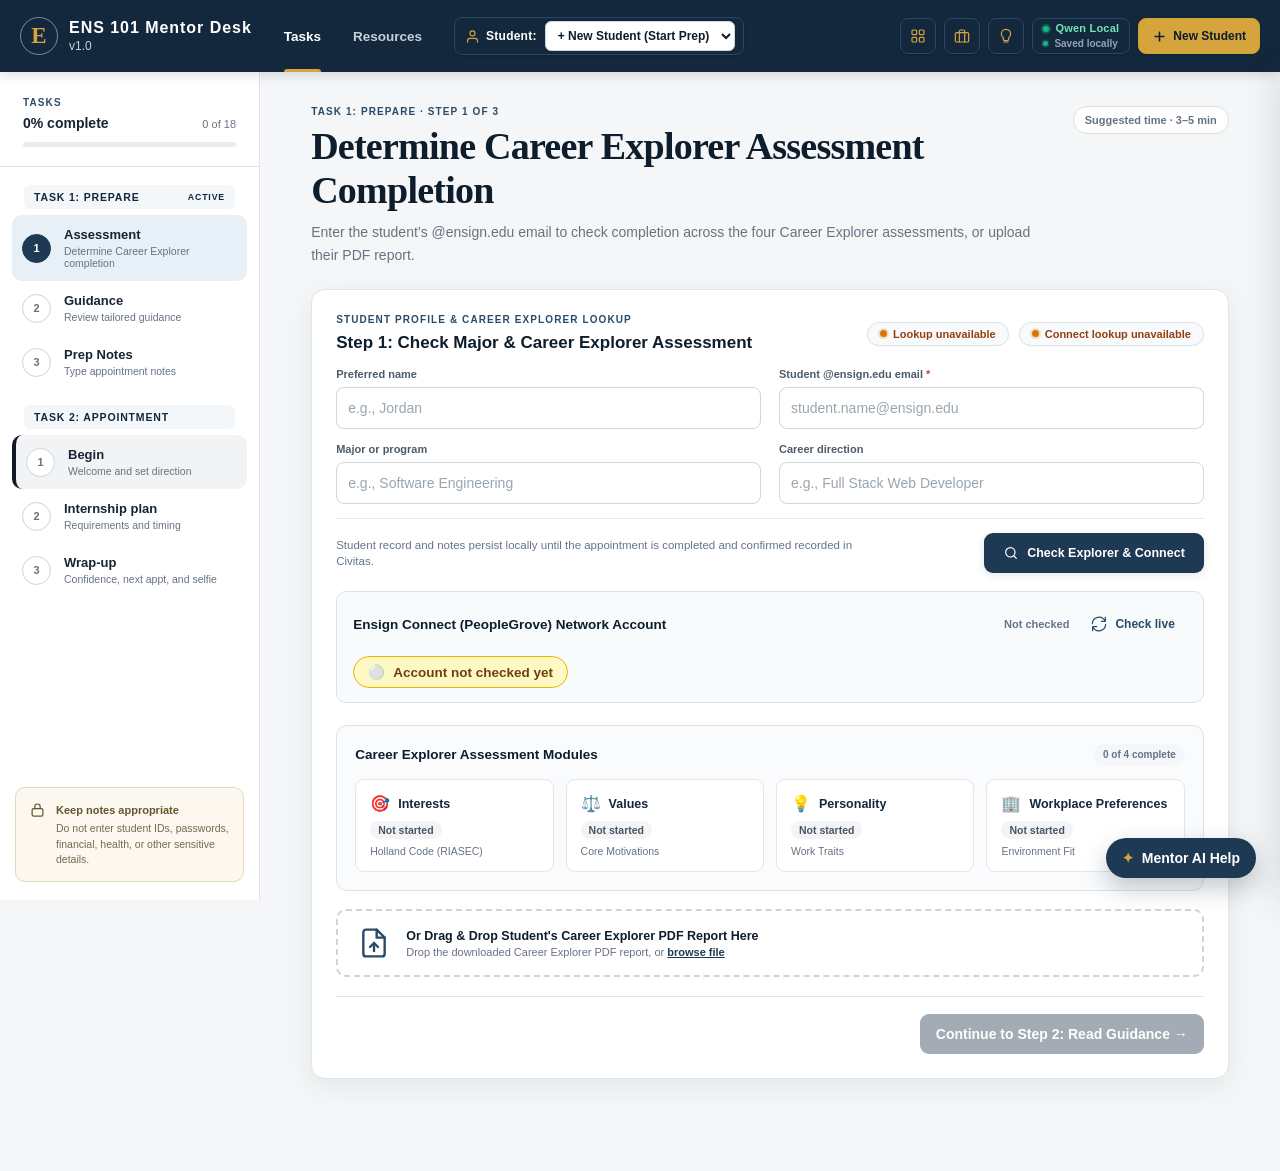
==== commit a843ccf1: "ENS 101: unify Mentor Desk branding" ====
--- a/static/index.html
+++ b/static/index.html
@@ -5,7 +5,7 @@
     <meta name="viewport" content="width=device-width, initial-scale=1.0" />
     <meta name="theme-color" content="#14283d" />
     <meta name="description" content="A guided workspace for Ensign College ENS 101 mentor appointments." />
-    <title>ENS 101 App - 1.0</title>
+    <title>ENS 101 Mentor Desk v1.0</title>
     <link rel="icon" href="favicon.svg" type="image/svg+xml" />
     <link rel="stylesheet" href="styles.css?v=12" />
     <!-- Vercel Web Analytics -->
@@ -22,9 +22,9 @@
   <body>
     <div class="app-shell">
       <header class="topbar">
-        <a class="brand" href="#" aria-label="ENS 101 App - 1.0 home">
+        <a class="brand" href="#" aria-label="ENS 101 Mentor Desk v1.0 home">
           <span class="brand-mark" aria-hidden="true">E</span>
-          <span class="brand-copy"><strong>ENS 101 App</strong><small>- 1.0</small></span>
+          <span class="brand-copy"><strong>ENS 101 Mentor Desk</strong><small>v1.0</small></span>
         </a>
         <nav class="top-nav" aria-label="Main navigation">
           <button class="top-nav-button active" data-view="appointment" type="button">Tasks</button>
@@ -50,7 +50,7 @@
             <svg viewBox="0 0 24 24" aria-hidden="true"><rect x="2" y="7" width="20" height="14" rx="2"/><path d="M16 21V5a2 2 0 0 0-2-2h-4a2 2 0 0 0-2 2v16"/></svg>
             <span>Ensign Internship Expert</span>
           </a>
-          <button id="open-suggestion-modal" class="button nav-header-btn" type="button" title="Suggest how to improve ENS 101 App - 1.0">
+          <button id="open-suggestion-modal" class="button nav-header-btn" type="button" title="Suggest how to improve ENS 101 Mentor Desk v1.0">
             <svg viewBox="0 0 24 24" aria-hidden="true"><path d="M12 2a7 7 0 0 0-7 7c0 2.38 1.19 4.47 3 5.74V17a2 2 0 0 0 2 2h4a2 2 0 0 0 2-2v-2.26c1.81-1.27 3-3.36 3-5.74a7 7 0 0 0-7-7z"/><path d="M9 21h6"/></svg>
             <span>Suggest Improvement</span>
           </button>
@@ -564,7 +564,7 @@
               <div class="dialog-icon suggestion-bulb-icon" aria-hidden="true">💡</div>
               <div>
                 <h2 id="suggestion-dialog-title">Suggest an Improvement</h2>
-                <p class="dialog-subtitle">Share ideas, bug reports, or content updates to improve ENS 101 App - 1.0.</p>
+                <p class="dialog-subtitle">Share ideas, bug reports, or content updates to improve ENS 101 Mentor Desk v1.0.</p>
               </div>
             </div>
             <button id="close-suggestion-dialog" class="icon-button" type="button" aria-label="Close suggestion modal">×</button>
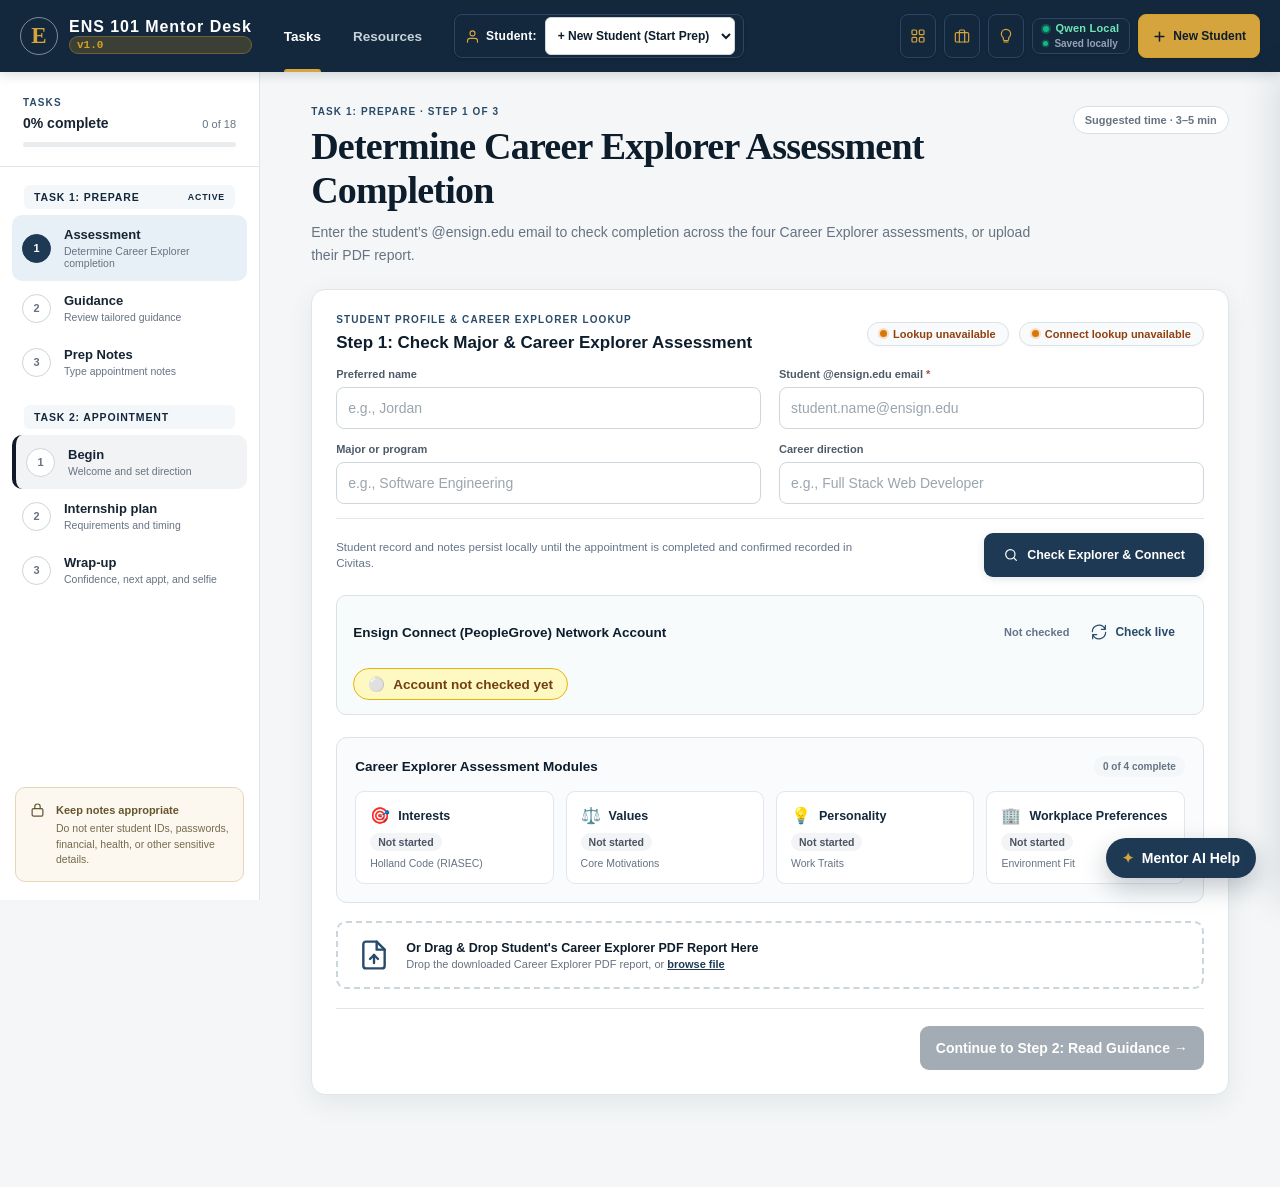
==== commit 23a5f439: "ENS 101 Mentor Desk v1.0: standardize UX/UI with fortified CES tokens, motion guard, and 44px touch " ====
--- a/static/index.html
+++ b/static/index.html
@@ -7,7 +7,9 @@
     <meta name="description" content="A guided workspace for Ensign College ENS 101 mentor appointments." />
     <title>ENS 101 Mentor Desk v1.0</title>
     <link rel="icon" href="favicon.svg" type="image/svg+xml" />
-    <link rel="stylesheet" href="styles.css?v=12" />
+    <link rel="stylesheet" href="ces-tokens.css?v=1.1" />
+    <link rel="stylesheet" href="ces-components.css?v=1.1" />
+    <link rel="stylesheet" href="styles.css?v=13" />
     <!-- Vercel Web Analytics -->
     <script>
       window.va = window.va || function () { (window.vaq = window.vaq || []).push(arguments); };
@@ -24,7 +26,7 @@
       <header class="topbar">
         <a class="brand" href="#" aria-label="ENS 101 Mentor Desk v1.0 home">
           <span class="brand-mark" aria-hidden="true">E</span>
-          <span class="brand-copy"><strong>ENS 101 Mentor Desk</strong><small>v1.0</small></span>
+          <span class="brand-copy"><strong>ENS 101 Mentor Desk</strong><span class="ces-version-tag" aria-label="Version 1.0">v1.0</span></span>
         </a>
         <nav class="top-nav" aria-label="Main navigation">
           <button class="top-nav-button active" data-view="appointment" type="button">Tasks</button>
@@ -605,6 +607,7 @@
 
       <div id="toast" class="toast" role="status" aria-live="polite"></div>
     </div>
+    <script src="ces-motion.js"></script>
     <script src="app.js?v=12"></script>
   </body>
 </html>
--- a/static/ces-tokens.css
+++ b/static/ces-tokens.css
@@ -0,0 +1,131 @@
+/* ==========================================================================
+   CES Design Token Sheet v1.1
+   Ensign College Career Services Design System Standard
+   Derived from Ensign Student Readiness Hub & Fortified via /ui-ux-principles
+   ========================================================================== */
+
+:root {
+  color-scheme: light;
+
+  /* ── 1. Color: Brand Base (Ensign Navy & Slate Hierarchy) ── */
+  --ces-navy-950:     #0a1826;   /* Deepest Navy — Sidebar, main heading high-contrast */
+  --ces-navy-900:     #0d2238;   /* Primary Topbar, active dark states */
+  --ces-navy-850:     #122b46;   /* Dark interactive hover */
+  --ces-navy-800:     #183759;   /* Secondary dark surfaces */
+  --ces-navy-700:     #224974;   /* Mid slate navy */
+  --ces-navy-600:     #2f5f93;   /* Light slate navy */
+  --ces-navy-100:     #e8f0f8;   /* Soft navy tint */
+  --ces-navy-50:      #f3f7fb;   /* Subtle background / chip fill */
+
+  /* ── 2. Color: Gold Accent (Warm Ensign Gold) ── */
+  --ces-gold:         #d49e24;   /* Primary accent, active borders, status pills */
+  --ces-gold-hover:   #b8861a;   /* Hover gold state */
+  --ces-gold-light:   #fef8eb;   /* Light gold badge/alert background */
+  --ces-gold-border:  #f3d791;   /* Gold subtle border */
+
+  /* ── 3. Color: Surface & Content ── */
+  --ces-ink:          #111c26;   /* High-contrast body text */
+  --ces-ink-soft:     #253545;   /* Secondary text */
+  --ces-muted:        #5c6e80;   /* Muted captions, metadata */
+  --ces-muted-light:  #8ba0b5;   /* Subtle icons, placeholders */
+  --ces-line:         #e2e8f0;   /* Standard card borders & dividers */
+  --ces-line-soft:    #edf2f7;   /* Secondary subtle dividers */
+  --ces-surface:      #ffffff;   /* Card, modal, panel surfaces */
+  --ces-background:   #f6f8fb;   /* Clean page background */
+
+  /* ── 4. Color: Semantic / Status (WCAG 2.2 AA Verified ≥ 4.5:1 on light/wash) ── */
+  --ces-status-success-bg:     #dcfce7;
+  --ces-status-success-text:   #166534; /* 6.9:1 on white, 7.2:1 on bg */
+  --ces-status-success-border: #86efac;
+
+  --ces-status-warning-bg:     #fef3c7;
+  --ces-status-warning-text:   #92400e; /* 7.6:1 on white, 7.6:1 on bg */
+  --ces-status-warning-border: #fcd34d;
+
+  --ces-status-error-bg:       #fee2e2;
+  --ces-status-error-text:     #991b1b; /* 7.1:1 on white, 7.3:1 on bg */
+  --ces-status-error-border:   #fca5a5;
+
+  --ces-status-info-bg:        #dbeafe;
+  --ces-status-info-text:      #1e3a8a; /* 8.6:1 on white */
+  --ces-status-info-border:    #93c5fd;
+
+  --ces-status-neutral-bg:     #f3f4f6;
+  --ces-status-neutral-text:   #374151; /* 8.0:1 on white */
+  --ces-status-neutral-border: #9ca3af;
+
+  /* Aliases to prevent breaking older views */
+  --ces-success:               var(--ces-status-success-text);
+  --ces-success-bg:            var(--ces-status-success-bg);
+  --ces-success-border:        var(--ces-status-success-border);
+  --ces-warning:               var(--ces-status-warning-text);
+  --ces-warning-bg:            var(--ces-status-warning-bg);
+  --ces-warning-border:        var(--ces-status-warning-border);
+  --ces-error:                 var(--ces-status-error-text);
+  --ces-error-bg:              var(--ces-status-error-bg);
+  --ces-error-border:          var(--ces-status-error-border);
+  --ces-info:                  var(--ces-status-info-text);
+  --ces-info-bg:               var(--ces-status-info-bg);
+  --ces-info-border:           var(--ces-status-info-border);
+
+  /* ── 5. Focus Ring Tokens (WCAG 2.2 AA ≥ 3:1) ── */
+  --ces-focus-ring-dark:       #f0c040; /* Gold ring for navy/dark surfaces */
+  --ces-focus-ring-light:      #1e3a5f; /* Dark navy ring for white surfaces */
+  --ces-focus-ring:            var(--ces-focus-ring-dark);
+  --ces-focus-ring-width:      2px;
+  --ces-focus-ring-offset:     2px;
+
+  /* ── 6. Typography ── */
+  --ces-font-body:    'Inter', -apple-system, BlinkMacSystemFont, 'Segoe UI', Roboto, Helvetica, Arial, sans-serif;
+  --ces-font-serif:   Georgia, Cambria, 'Times New Roman', serif;
+  --ces-font-mono:    ui-monospace, SFMono-Regular, Menlo, Monaco, Consolas, monospace;
+
+  --ces-text-xs:      0.75rem;    /* 12px — status pills, labels */
+  --ces-text-sm:      0.875rem;   /* 14px — secondary body */
+  --ces-text-base:    0.9375rem;  /* 15px — primary body */
+  --ces-text-lg:      1.125rem;   /* 18px — card titles */
+  --ces-text-xl:      1.25rem;    /* 20px — section headers */
+  --ces-text-2xl:     1.625rem;   /* 26px — page titles */
+
+  --ces-weight-normal:   400;
+  --ces-weight-medium:   500;
+  --ces-weight-semibold: 650;
+  --ces-weight-bold:     750;
+  --ces-weight-extrabold:850;
+
+  /* ── 7. Elevation & Shadows ── */
+  --ces-shadow-sm:    0 1px 3px rgba(10, 24, 38, 0.05);
+  --ces-shadow-md:    0 4px 16px rgba(10, 24, 38, 0.07);
+  --ces-shadow-lg:    0 12px 36px rgba(10, 24, 38, 0.10);
+  --ces-shadow-topbar:0 2px 10px rgba(10, 24, 38, 0.12);
+
+  /* ── 8. Radii ── */
+  --ces-radius-sm:    6px;
+  --ces-radius-md:    10px;
+  --ces-radius-lg:    14px;
+  --ces-radius-pill:  9999px;
+
+  /* ── 9. Touch Targets & Layout Constraints ── */
+  --ces-touch-min:          44px;
+  --ces-btn-min-height:     44px;
+  --ces-btn-min-width:      44px;
+  --ces-topbar-height:      72px;
+  --ces-content-max:        1320px;
+  --ces-prose-max-width:    68ch;
+  --ces-card-max-width:     760px;
+
+  /* ── 10. Motion & Transitions ── */
+  --ces-transition-speed:   150ms;
+  --ces-transition-easing:  cubic-bezier(0.4, 0, 0.2, 1);
+  --ces-transition:         var(--ces-transition-speed) var(--ces-transition-easing);
+  --ces-transition-smooth:  var(--ces-transition-speed) var(--ces-transition-easing);
+}
+
+/* Reduced Motion Override */
+@media (prefers-reduced-motion: reduce) {
+  :root {
+    --ces-transition-speed: 0s;
+    --ces-transition: 0s linear;
+    --ces-transition-smooth: 0s linear;
+  }
+}
--- a/static/ces-components.css
+++ b/static/ces-components.css
@@ -0,0 +1,356 @@
+/* ==========================================================================
+   CES Component Library v1.1
+   Standardized UI components for Ensign College Career Services Apps
+   Derived from Ensign Student Readiness Hub & Fortified via /ui-ux-principles
+   ========================================================================== */
+
+/* ── 1. Topbar & Header ── */
+.ces-topbar {
+  position: sticky;
+  top: 0;
+  z-index: 100;
+  min-height: var(--ces-topbar-height);
+  background: var(--ces-navy-900);
+  border-bottom: 1px solid rgba(255, 255, 255, 0.08);
+  box-shadow: var(--ces-shadow-topbar);
+  display: flex;
+  align-items: center;
+  justify-content: space-between;
+  gap: 16px;
+  padding: 0 28px;
+  color: #ffffff;
+}
+
+.ces-brand-group {
+  display: flex;
+  align-items: center;
+  gap: 14px;
+  text-decoration: none;
+  color: #ffffff;
+  min-height: var(--ces-touch-min);
+}
+
+.ces-brand-crest {
+  width: 40px;
+  height: 40px;
+  border-radius: 9px;
+  background: linear-gradient(135deg, var(--ces-navy-800) 0%, var(--ces-navy-950) 100%);
+  border: 1.5px solid var(--ces-gold);
+  display: grid;
+  place-items: center;
+  color: var(--ces-gold);
+  font-family: var(--ces-font-serif);
+  font-size: 21px;
+  font-weight: 700;
+  box-shadow: 0 4px 10px rgba(0, 0, 0, 0.25);
+  flex-shrink: 0;
+}
+
+.ces-brand-text {
+  display: flex;
+  flex-direction: column;
+}
+
+.ces-brand-title {
+  font-size: 15px;
+  font-weight: 800;
+  letter-spacing: 0.04em;
+  color: #ffffff;
+  display: flex;
+  align-items: center;
+  gap: 8px;
+}
+
+.ces-brand-sub {
+  font-size: 11px;
+  font-weight: 650;
+  color: var(--ces-gold);
+  letter-spacing: 0.14em;
+  text-transform: uppercase;
+}
+
+.ces-header-actions {
+  display: flex;
+  align-items: center;
+  gap: 12px;
+  flex-wrap: wrap;
+}
+
+.ces-nav-back {
+  display: inline-flex;
+  align-items: center;
+  gap: 6px;
+  min-height: var(--ces-btn-min-height);
+  padding: 8px 14px;
+  border-radius: var(--ces-radius-sm);
+  background: rgba(255, 255, 255, 0.08);
+  border: 1px solid rgba(255, 255, 255, 0.16);
+  color: #cbd5e1;
+  font-size: 13px;
+  font-weight: 650;
+  text-decoration: none;
+  transition: all var(--ces-transition);
+}
+
+.ces-nav-back:hover {
+  background: rgba(255, 255, 255, 0.15);
+  border-color: var(--ces-gold);
+  color: #ffffff;
+  transform: translateY(-1px);
+}
+
+.ces-nav-back:focus-visible {
+  outline: var(--ces-focus-ring-width) solid var(--ces-focus-ring);
+  outline-offset: var(--ces-focus-ring-offset);
+}
+
+/* ── 2. Status & Version Badges ── */
+.ces-version-tag {
+  display: inline-block;
+  padding: 2px 7px;
+  border-radius: var(--ces-radius-pill);
+  font-size: 11px;
+  font-weight: 750;
+  font-family: var(--ces-font-mono);
+  background: rgba(212, 158, 36, 0.2);
+  color: var(--ces-gold);
+  border: 1px solid rgba(212, 158, 36, 0.35);
+  vertical-align: middle;
+}
+
+.ces-status-pill {
+  display: inline-flex;
+  align-items: center;
+  gap: 7px;
+  min-height: 28px;
+  padding: 4px 12px;
+  border-radius: var(--ces-radius-pill);
+  font-size: 12px;
+  font-weight: 650;
+  background: rgba(255, 255, 255, 0.08);
+  border: 1px solid rgba(255, 255, 255, 0.14);
+  color: #ffffff;
+}
+
+.ces-status-pill .ces-dot {
+  width: 8px;
+  height: 8px;
+  border-radius: 50%;
+  background: var(--ces-status-success-border);
+  box-shadow: 0 0 0 2px rgba(22, 101, 52, 0.3);
+  flex-shrink: 0;
+}
+
+.ces-status-pill.warning .ces-dot {
+  background: var(--ces-status-warning-border);
+  box-shadow: 0 0 0 2px rgba(146, 64, 14, 0.3);
+}
+
+.ces-status-pill.error .ces-dot {
+  background: var(--ces-status-error-border);
+  box-shadow: 0 0 0 2px rgba(153, 27, 27, 0.3);
+}
+
+/* Light / Card Pills */
+.ces-pill {
+  display: inline-flex;
+  align-items: center;
+  gap: 6px;
+  padding: 4px 10px;
+  border-radius: var(--ces-radius-pill);
+  font-size: var(--ces-text-xs);
+  font-weight: 600;
+  line-height: 1.4;
+  border: 1px solid transparent;
+}
+
+.ces-pill--success {
+  background-color: var(--ces-status-success-bg);
+  color: var(--ces-status-success-text);
+  border-color: var(--ces-status-success-border);
+}
+
+.ces-pill--warning {
+  background-color: var(--ces-status-warning-bg);
+  color: var(--ces-status-warning-text);
+  border-color: var(--ces-status-warning-border);
+}
+
+.ces-pill--error {
+  background-color: var(--ces-status-error-bg);
+  color: var(--ces-status-error-text);
+  border-color: var(--ces-status-error-border);
+}
+
+.ces-pill--info {
+  background-color: var(--ces-status-info-bg);
+  color: var(--ces-status-info-text);
+  border-color: var(--ces-status-info-border);
+}
+
+.ces-pill--neutral {
+  background-color: var(--ces-status-neutral-bg);
+  color: var(--ces-status-neutral-text);
+  border-color: var(--ces-status-neutral-border);
+}
+
+/* ── 3. Buttons ── */
+.ces-btn {
+  display: inline-flex;
+  align-items: center;
+  justify-content: center;
+  gap: 8px;
+  min-height: var(--ces-btn-min-height);
+  min-width: var(--ces-btn-min-width);
+  padding: 9px 18px;
+  border-radius: var(--ces-radius-sm);
+  font-family: var(--ces-font-body);
+  font-size: 13.5px;
+  font-weight: 700;
+  text-decoration: none;
+  cursor: pointer;
+  border: 1.5px solid transparent;
+  transition: transform var(--ces-transition), background var(--ces-transition), border-color var(--ces-transition), box-shadow var(--ces-transition);
+}
+
+.ces-btn:hover:not(:disabled) {
+  transform: translateY(-1px);
+}
+
+.ces-btn:focus-visible,
+button:focus-visible,
+[type="button"]:focus-visible,
+[type="submit"]:focus-visible,
+a:focus-visible,
+.dashboard-link:focus-visible,
+.nav-link:focus-visible,
+[role="tab"]:focus-visible,
+[role="button"]:focus-visible {
+  outline: var(--ces-focus-ring-width) solid var(--ces-focus-ring) !important;
+  outline-offset: var(--ces-focus-ring-offset) !important;
+}
+
+.ces-btn-primary {
+  background: linear-gradient(135deg, var(--ces-navy-900) 0%, var(--ces-navy-800) 100%);
+  color: #ffffff;
+  border-color: var(--ces-navy-950);
+  box-shadow: 0 3px 12px rgba(13, 34, 56, 0.18);
+}
+
+.ces-btn-primary:hover:not(:disabled) {
+  background: linear-gradient(135deg, var(--ces-navy-850) 0%, var(--ces-navy-700) 100%);
+  box-shadow: 0 5px 16px rgba(13, 34, 56, 0.25);
+  border-color: var(--ces-gold);
+}
+
+.ces-btn-gold {
+  background: var(--ces-gold);
+  color: var(--ces-navy-950);
+  border-color: var(--ces-gold);
+  box-shadow: 0 3px 10px rgba(212, 158, 36, 0.25);
+}
+
+.ces-btn-gold:hover:not(:disabled) {
+  background: var(--ces-gold-hover);
+  border-color: var(--ces-gold-hover);
+  box-shadow: 0 5px 14px rgba(212, 158, 36, 0.35);
+}
+
+.ces-btn-secondary {
+  background: #ffffff;
+  color: var(--ces-navy-900);
+  border-color: var(--ces-line);
+}
+
+.ces-btn-secondary:hover:not(:disabled) {
+  background: var(--ces-navy-50);
+  border-color: var(--ces-navy-700);
+}
+
+/* ── 4. Panels & Cards ── */
+.ces-panel {
+  background: var(--ces-surface);
+  border: 1px solid var(--ces-line);
+  border-radius: var(--ces-radius-lg);
+  box-shadow: var(--ces-shadow-md);
+  padding: 24px 28px;
+  transition: border-color var(--ces-transition), box-shadow var(--ces-transition);
+}
+
+.ces-panel--student {
+  border-top: 4px solid var(--ces-gold);
+}
+
+.ces-panel--mentor {
+  border-top: 4px solid var(--ces-navy-700);
+}
+
+.ces-prose {
+  max-width: var(--ces-prose-max-width);
+}
+
+.ces-card-content {
+  max-width: var(--ces-card-max-width);
+  margin-inline: auto;
+}
+
+/* ── 5. Form Elements ── */
+.ces-input,
+.ces-textarea {
+  width: 100%;
+  padding: 10px 14px;
+  border: 1.5px solid var(--ces-line);
+  border-radius: var(--ces-radius-sm);
+  background: #ffffff;
+  font-family: var(--ces-font-body);
+  font-size: 14px;
+  color: var(--ces-ink);
+  transition: border-color var(--ces-transition), box-shadow var(--ces-transition);
+}
+
+.ces-input:focus-visible,
+.ces-textarea:focus-visible,
+input:focus-visible,
+textarea:focus-visible,
+select:focus-visible {
+  outline: var(--ces-focus-ring-width) solid var(--ces-focus-ring) !important;
+  outline-offset: 0px !important;
+  border-color: var(--ces-gold);
+}
+
+/* ── 6. Reduced Motion Support ── */
+@media (prefers-reduced-motion: reduce) {
+  *,
+  *::before,
+  *::after {
+    transition-duration: 0.01ms !important;
+    animation-duration: 0.01ms !important;
+    animation-iteration-count: 1 !important;
+    scroll-behavior: auto !important;
+  }
+}
+
+/* ── 7. Forced Colors (Windows High Contrast Mode) Support ── */
+@media (forced-colors: active) {
+  *:focus-visible {
+    outline: 2px solid Highlight !important;
+    outline-offset: 2px !important;
+  }
+
+  .ces-pill,
+  .ces-pill--success,
+  .ces-pill--warning,
+  .ces-pill--error,
+  .ces-pill--info,
+  .ces-pill--neutral {
+    background-color: ButtonFace;
+    color: ButtonText;
+    border-color: ButtonText;
+    forced-color-adjust: none;
+  }
+
+  .ces-status-pill .ces-dot {
+    background-color: ButtonText;
+    outline: 1px solid ButtonText;
+  }
+}
--- a/static/styles.css
+++ b/static/styles.css
@@ -45,24 +45,24 @@
 .autosave-status { display: inline-flex; align-items: center; gap: 7px; color: #94a3b8; font-size: 11.5px; font-weight: 600; white-space: nowrap; }
 .status-dot { width: 7px; height: 7px; border-radius: 50%; background: #10b981; box-shadow: 0 0 0 2px rgba(16,185,129,.25); }
 
-.button { min-height: 40px; display: inline-flex; align-items: center; justify-content: center; gap: 8px; padding: 9px 15px; border: 1px solid transparent; border-radius: 9px; cursor: pointer; font-weight: 700; text-decoration: none; transition: transform .16s ease, background .16s ease, border-color .16s ease; }
+.button { min-height: 44px; min-width: 44px; display: inline-flex; align-items: center; justify-content: center; gap: 8px; padding: 9px 15px; border: 1px solid transparent; border-radius: 9px; cursor: pointer; font-weight: 700; text-decoration: none; transition: transform .16s ease, background .16s ease, border-color .16s ease; }
 .button:hover { transform: translateY(-1px); }
-.button:focus-visible, .icon-button:focus-visible, .top-nav-button:focus-visible, .workflow-button:focus-visible, .task-check:focus-visible, .filter-button:focus-visible, .prompt-button:focus-visible { outline: 3px solid rgba(214,164,61,.35); outline-offset: 2px; }
+.button:focus-visible, .icon-button:focus-visible, .top-nav-button:focus-visible, .workflow-button:focus-visible, .task-check:focus-visible, .filter-button:focus-visible, .prompt-button:focus-visible, .nav-header-btn:focus-visible, .new-student-btn:focus-visible, button:focus-visible, a:focus-visible, select:focus-visible, input:focus-visible, textarea:focus-visible { outline: 2px solid var(--ces-focus-ring, #f0c040) !important; outline-offset: 2px !important; }
 .button svg { width: 16px; height: 16px; }
 .button.primary { color: #fff; background: var(--navy-800); box-shadow: 0 5px 14px rgba(20,40,61,.16); }
 .button.primary:hover { background: var(--navy-700); }
 .button.secondary { color: var(--navy-800); background: #fff; border-color: #cfd8de; }
 .button.secondary:hover { background: var(--blue-50); border-color: #aebdc7; }
-.button.ghost { min-height: 38px; color: #fff; background: rgba(255,255,255,.08); border-color: rgba(255,255,255,.2); }
-.button.ghost:hover { background: rgba(255,255,255,.14); }
-.nav-header-btn { height: 36px; min-height: 36px; display: inline-flex; align-items: center; font-size: 11.5px; font-weight: 700; gap: 7px; padding: 0 12px; color: #ffffff; background: #14283d; border: 1px solid #2a4663; border-radius: 8px; text-decoration: none; white-space: nowrap; box-shadow: 0 1px 3px rgba(0, 0, 0, 0.2); transition: transform .16s ease, background .16s ease, border-color .16s ease, box-shadow .16s ease; }
+.button.ghost { min-height: 44px; min-width: 44px; color: #fff; background: rgba(255,255,255,.08); border-color: rgba(255,255,255,.2); }
+.button.ghost:hover { background: rgba(255,255,254,.14); }
+.nav-header-btn { height: 44px; min-height: 44px; display: inline-flex; align-items: center; font-size: 11.5px; font-weight: 700; gap: 7px; padding: 0 12px; color: #ffffff; background: #14283d; border: 1px solid #2a4663; border-radius: 8px; text-decoration: none; white-space: nowrap; box-shadow: 0 1px 3px rgba(0, 0, 0, 0.2); transition: transform .16s ease, background .16s ease, border-color .16s ease, box-shadow .16s ease; }
 .nav-header-btn:hover { color: #ffffff; border-color: var(--gold); background: #1e3a57; transform: translateY(-1px); box-shadow: 0 3px 8px rgba(0, 0, 0, 0.3); }
 .nav-header-btn svg { width: 15px; height: 15px; color: var(--gold); flex-shrink: 0; }
-.new-student-btn { height: 36px; min-height: 36px; display: inline-flex; align-items: center; gap: 6px; padding: 0 13px; font-size: 12px; font-weight: 800; background: var(--gold); color: var(--navy-950); border: 1px solid #cfa228; border-radius: 8px; box-shadow: 0 1px 3px rgba(0, 0, 0, 0.18); white-space: nowrap; cursor: pointer; flex-shrink: 0; transition: transform .16s ease, background .16s ease, box-shadow .16s ease; }
+.new-student-btn { height: 44px; min-height: 44px; display: inline-flex; align-items: center; gap: 6px; padding: 0 13px; font-size: 12px; font-weight: 800; background: var(--gold); color: var(--navy-950); border: 1px solid #cfa228; border-radius: 8px; box-shadow: 0 1px 3px rgba(0, 0, 0, 0.18); white-space: nowrap; cursor: pointer; flex-shrink: 0; transition: transform .16s ease, background .16s ease, box-shadow .16s ease; }
 .new-student-btn:hover { background: #deb033; color: #0b1a28; transform: translateY(-1px); box-shadow: 0 3px 8px rgba(0, 0, 0, 0.25); }
 .new-student-btn svg { width: 15px; height: 15px; stroke: var(--navy-950); stroke-width: 2.4; flex-shrink: 0; }
 .button.danger { color: #fff; background: var(--red); }
-.button.small { min-height: 36px; padding: 7px 12px; font-size: 12px; }
+.button.small { min-height: 44px; padding: 7px 12px; font-size: 12px; }
 .button:disabled,
 .button[disabled] {
   opacity: 0.42;
@@ -593,7 +593,8 @@
   background: #14283d;
   border: 1px solid #2a4663;
   border-radius: 8px;
-  padding: 3px 8px 3px 10px;
+  padding: 2px 8px 2px 10px;
+  min-height: 44px;
   box-shadow: 0 1px 3px rgba(0, 0, 0, 0.2);
 }
 .student-switcher-label {
@@ -620,7 +621,8 @@
   flex-shrink: 0;
 }
 .student-select {
-  height: 30px;
+  height: 38px;
+  min-height: 38px;
   padding: 0 8px;
   background: #fff;
   color: var(--navy-950);
@@ -1493,3 +1495,21 @@
   #prep-step-1 .prep-subheading { align-items: flex-start; flex-direction: column; gap: 9px; }
   #prep-step-1 .connect-action-group { flex-wrap: wrap; }
 }
+
+/* ── Windows High Contrast (forced-colors) Mode ── */
+@media (forced-colors: active) {
+  *:focus-visible {
+    outline: 2px solid Highlight !important;
+    outline-offset: 2px !important;
+  }
+
+  .ces-version-tag,
+  .brand-mark,
+  .engine-indicator-pill,
+  .autosave-status {
+    forced-color-adjust: none;
+    border-color: ButtonText;
+    color: ButtonText;
+  }
+}
+
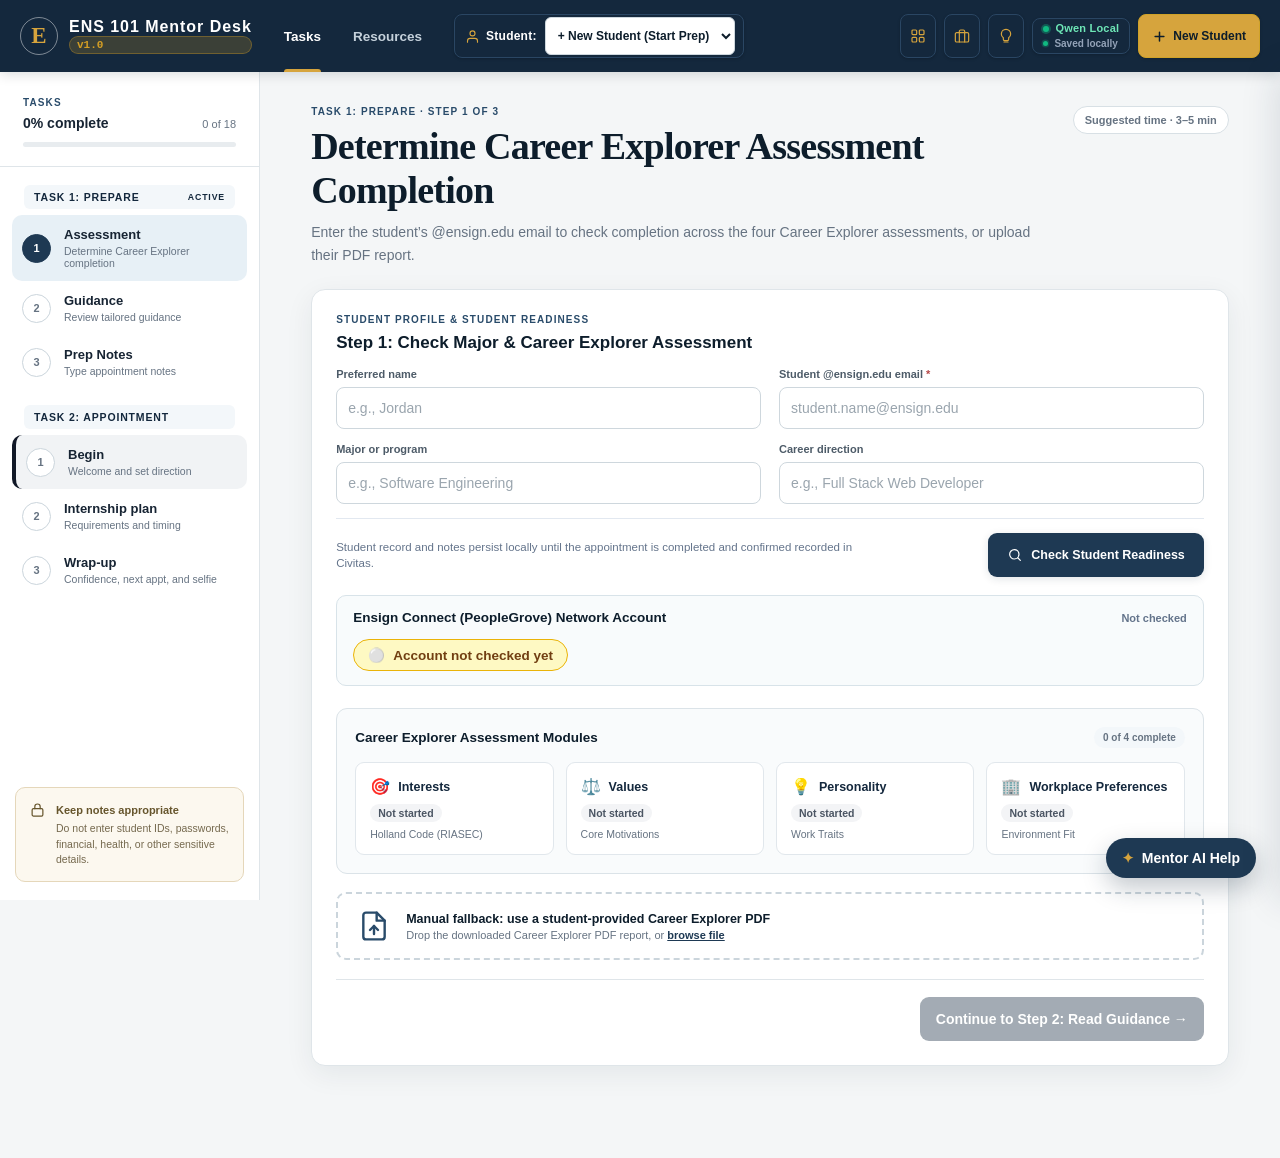
==== commit b39efa02: "feat: show Student Readiness lookup freshness Replace the Career Explorer / Ensign Connect session b" ====
--- a/static/index.html
+++ b/static/index.html
@@ -101,18 +101,8 @@
                 <div class="card prep-card">
                   <div class="section-heading compact">
                     <div>
-                      <p class="eyebrow">Student Profile &amp; Career Explorer Lookup</p>
+                      <p class="eyebrow">Student Profile &amp; Student Readiness</p>
                       <h2>Step 1: Check Major &amp; Career Explorer Assessment</h2>
-                    </div>
-                    <div class="career-session-controls">
-                      <div class="auth-control-item">
-                        <span id="prep-career-session-status" class="career-session-status">Checking Career Explorer Service…</span>
-                        <button id="prep-career-auth-btn" class="button secondary small auth-btn" type="button" hidden>Authenticate Career Explorer</button>
-                      </div>
-                      <div class="auth-control-item">
-                        <span id="prep-connect-session-status" class="career-session-status">Checking Ensign Connect Service…</span>
-                        <button id="prep-connect-auth-btn" class="button secondary small auth-btn" type="button" hidden>Authenticate Ensign Connect</button>
-                      </div>
                     </div>
                   </div>
 
@@ -133,11 +123,12 @@
                     <p class="career-lookup-privacy">Student record and notes persist locally until the appointment is completed and confirmed recorded in Civitas.</p>
                     <button id="prep-career-lookup-btn" class="button primary prep-check-btn" type="button">
                       <svg viewBox="0 0 24 24" aria-hidden="true"><circle cx="11" cy="11" r="7"/><path d="m20 20-3.5-3.5"/></svg>
-                      <span>Check Explorer &amp; Connect</span>
+                      <span>Check Student Readiness</span>
                     </button>
                   </div>
 
-                  <div id="prep-lookup-feedback" class="lookup-feedback-banner" hidden></div>
+                  <div id="prep-lookup-feedback" class="lookup-feedback-banner" role="status" hidden></div>
+                  <p id="readiness-freshness" class="readiness-freshness" hidden></p>
 
                   <!-- Ensign Connect Account Check Section -->
                   <div class="prep-connect-section">
@@ -145,10 +136,6 @@
                       <h3>Ensign Connect (PeopleGrove) Network Account</h3>
                       <div class="connect-action-group">
                         <span id="connect-last-checked" class="timestamp-subtext">Not checked</span>
-                        <button id="btn-check-connect-live" class="button text-button small" type="button" title="Check live from Ensign Connect">
-                          <svg viewBox="0 0 24 24" width="14" height="14" aria-hidden="true"><path d="M21.5 2v6h-6M2.5 22v-6h6M2 11.5a10 10 0 0 1 18.8-4.3M22 12.5a10 10 0 0 1-18.8 4.3"/></svg>
-                          <span>Check live</span>
-                        </button>
                       </div>
                     </div>
                     <div class="connect-status-bar" id="connect-status-bar">
@@ -176,6 +163,7 @@
                         </div>
                         <span class="module-status-badge pending">Not checked</span>
                         <p class="module-subtext">Holland Code (RIASEC)</p>
+                        <div id="detail-interests" class="module-detail" hidden></div>
                       </div>
                       <div id="card-values" class="assessment-module-card">
                         <div class="module-header">
@@ -184,6 +172,7 @@
                         </div>
                         <span class="module-status-badge pending">Not checked</span>
                         <p class="module-subtext">Core Motivations</p>
+                        <div id="detail-values" class="module-detail" hidden></div>
                       </div>
                       <div id="card-personality" class="assessment-module-card">
                         <div class="module-header">
@@ -192,6 +181,7 @@
                         </div>
                         <span class="module-status-badge pending">Not checked</span>
                         <p class="module-subtext">Work Traits</p>
+                        <div id="detail-personality" class="module-detail" hidden></div>
                       </div>
                       <div id="card-workplace" class="assessment-module-card">
                         <div class="module-header">
@@ -200,16 +190,17 @@
                         </div>
                         <span class="module-status-badge pending">Not checked</span>
                         <p class="module-subtext">Environment Fit</p>
-                      </div>
-                    </div>
-                  </div>
-
-                  <!-- PDF Upload Fallback Dropzone -->
+                        <div id="detail-workplace" class="module-detail" hidden></div>
+                      </div>
+                    </div>
+                  </div>
+
+                  <!-- Manual PDF fallback (independent of Student Readiness) -->
                   <div class="prep-pdf-section">
                     <div id="prep-pdf-dropzone" class="prep-pdf-dropzone">
                       <svg class="dropzone-icon" viewBox="0 0 24 24" aria-hidden="true"><path d="M14 2H6a2 2 0 0 0-2 2v16a2 2 0 0 0 2 2h12a2 2 0 0 0 2-2V8z"/><polyline points="14 2 14 8 20 8"/><line x1="12" y1="18" x2="12" y2="12"/><line x1="9" y1="15" x2="12" y2="12"/><line x1="15" y1="15" x2="12" y2="12"/></svg>
                       <div class="dropzone-copy">
-                        <strong>Or Drag &amp; Drop Student's Career Explorer PDF Report Here</strong>
+                        <strong>Manual fallback: use a student-provided Career Explorer PDF</strong>
                         <span>Drop the downloaded Career Explorer PDF report, or <label for="prep-pdf-input" class="browse-link">browse file</label></span>
                       </div>
                       <input type="file" id="prep-pdf-input" accept="application/pdf" class="sr-only" />
--- a/static/styles.css
+++ b/static/styles.css
@@ -253,86 +253,6 @@
 .career-lookup { margin-top: 17px; padding: 15px; border: 1px solid #d8e3e9; border-radius: 10px; background: #f8fbfc; }
 .career-lookup-heading { display: flex; align-items: center; justify-content: space-between; gap: 18px; }
 .career-lookup-heading h3 { margin: 2px 0 0; color: var(--navy-950); font-size: 14px; }
-.career-session-controls {
-  display: flex;
-  align-items: center;
-  justify-content: flex-end;
-  gap: 10px;
-  flex-wrap: wrap;
-}
-.auth-control-item {
-  display: inline-flex;
-  align-items: center;
-  gap: 8px;
-  padding: 5px 12px;
-  background: #f8fafc;
-  border: 1px solid #d8e3ea;
-  border-radius: 20px;
-  box-shadow: 0 1px 2px rgba(0,0,0,.03);
-  transition: all .16s ease;
-}
-.auth-control-item:hover {
-  background: #fff;
-  border-color: #cbd5e1;
-}
-.career-session-controls .button[hidden] { display: none; }
-.career-session-status {
-  display: inline-flex;
-  align-items: center;
-  gap: 6px;
-  color: var(--muted);
-  font-size: 11px;
-  font-weight: 700;
-  white-space: nowrap;
-}
-.career-session-status::before {
-  content: "";
-  display: inline-block;
-  width: 7px;
-  height: 7px;
-  border-radius: 50%;
-  background: #94a3b8;
-  flex-shrink: 0;
-}
-.career-session-status.ready {
-  color: #166534;
-}
-.career-session-status.ready::before {
-  background: #16a34a;
-  box-shadow: 0 0 0 2px rgba(22, 163, 74, 0.2);
-}
-.career-session-status.warning {
-  color: #92400e;
-}
-.career-session-status.warning::before {
-  background: #d97706;
-  box-shadow: 0 0 0 2px rgba(217, 119, 6, 0.2);
-}
-.auth-control-item .auth-btn {
-  min-height: 24px;
-  height: 24px;
-  padding: 0 10px;
-  font-size: 10.5px;
-  font-weight: 750;
-  border-radius: 12px;
-  white-space: nowrap;
-  line-height: 1;
-}
-
-/* B5: Pulsing Auth Button */
-@keyframes authGlowPulse {
-  0% { box-shadow: 0 0 0 0 rgba(217, 119, 6, 0.6); transform: scale(1); }
-  50% { box-shadow: 0 0 0 5px rgba(217, 119, 6, 0); transform: scale(1.02); }
-  100% { box-shadow: 0 0 0 0 rgba(217, 119, 6, 0); transform: scale(1); }
-}
-.auth-btn.auth-pulse {
-  animation: authGlowPulse 1.8s infinite ease-in-out;
-  border-color: #d97706;
-  color: #92400e;
-  background-color: #fffbeb;
-  font-weight: 750;
-}
-
 /* B6: Required field validation */
 input.required-incomplete {
   border-color: #ef4444 !important;
@@ -732,6 +652,28 @@
   border: 1px solid #e7c5c5;
   color: #8c3535;
 }
+.readiness-freshness {
+  margin: 8px 2px 0;
+  font-size: 12px;
+  color: #475569;
+}
+.readiness-freshness.stale {
+  padding: 10px 14px;
+  border-radius: 8px;
+  background: #fcf8ef;
+  border: 1px solid #e5d7ba;
+  color: #795b1e;
+  font-weight: 650;
+}
+.module-detail {
+  display: flex;
+  flex-direction: column;
+  gap: 2px;
+  margin-top: 6px;
+  font-size: 12px;
+  line-height: 1.4;
+  color: #334155;
+}
 
 /* Assessment Modules Grid */
 .prep-assessment-section {
@@ -1185,7 +1127,6 @@
   .prep-lookup-bar { flex-direction: column-reverse; align-items: stretch; gap: 12px; }
   .prep-lookup-bar .prep-check-btn { width: 100%; justify-content: center; }
   .career-lookup-heading { align-items: flex-start; flex-direction: column; }
-  .career-session-controls { width: 100%; justify-content: space-between; }
   .career-lookup-form { grid-template-columns: 1fr; }
   .recommendation { grid-template-columns: 1fr; }
   .recommendation-content { display: block; }
@@ -1488,8 +1429,6 @@
   html, body { overflow-x: hidden; }
   #prep-step-1.prep-card { padding: 17px; }
   #prep-step-1 .section-heading { align-items: flex-start; flex-direction: column; gap: 12px; }
-  #prep-step-1 .career-session-controls { align-items: stretch; justify-content: stretch; gap: 7px; }
-  #prep-step-1 .auth-control-item { width: 100%; justify-content: flex-start; }
   #prep-step-1 .prep-student-fields { grid-template-columns: minmax(0, 1fr); }
   #prep-step-1 .prep-connect-section { padding: 13px; }
   #prep-step-1 .prep-subheading { align-items: flex-start; flex-direction: column; gap: 9px; }
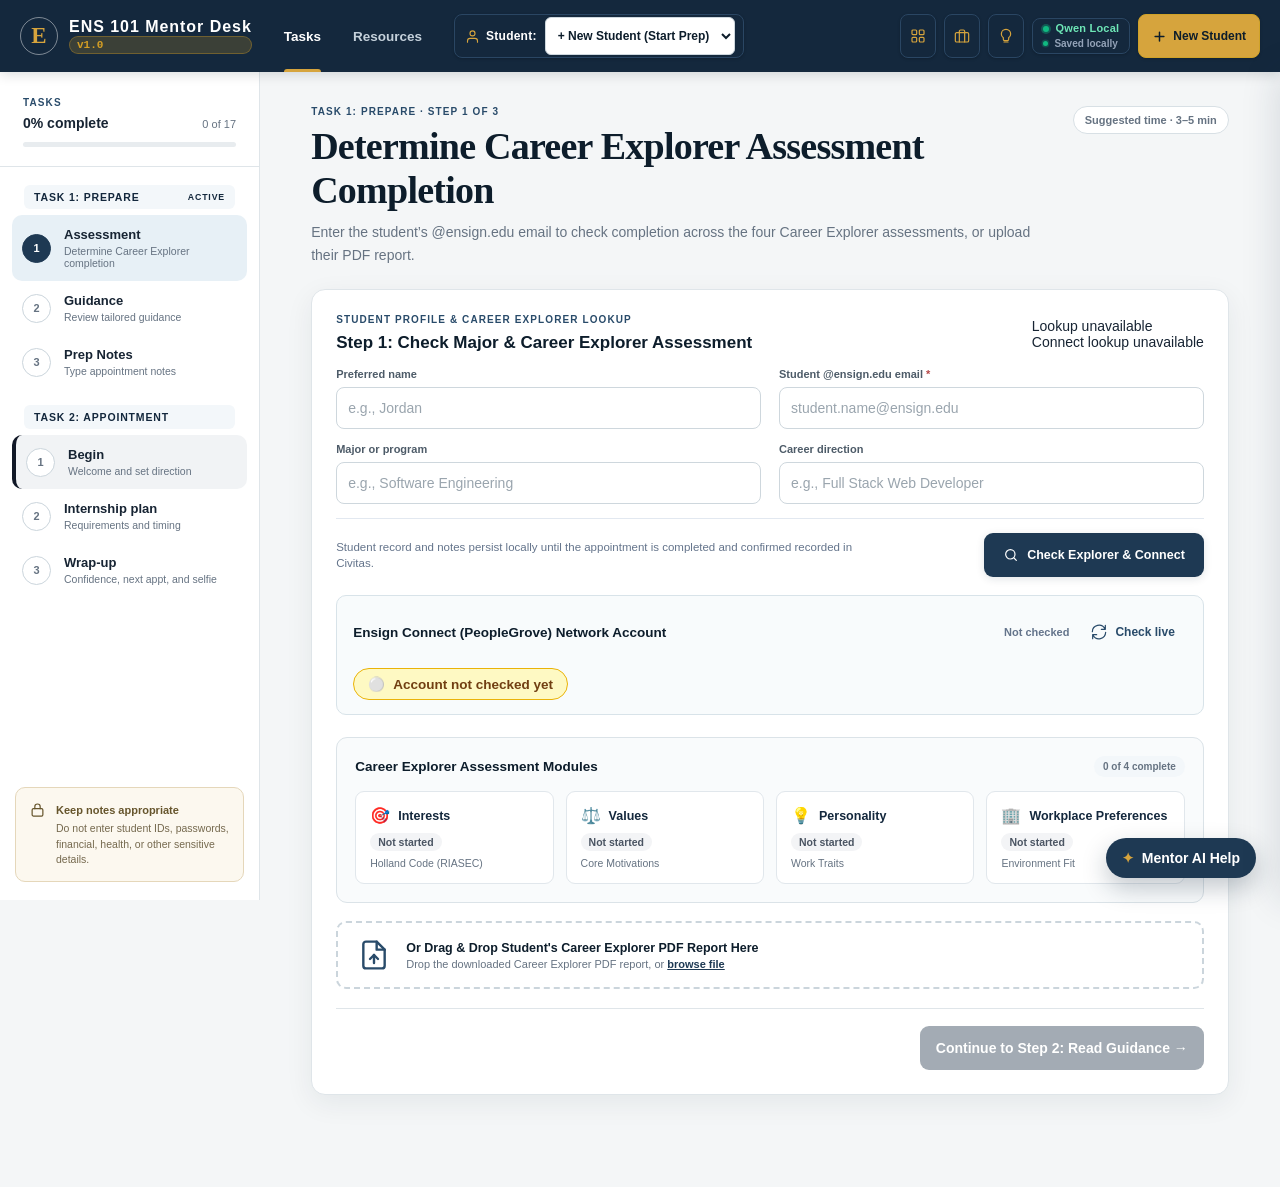
==== commit b51b5c98: "Keep SSTEAM tag in conversation notes" ====
--- a/static/index.html
+++ b/static/index.html
@@ -5,7 +5,7 @@
     <meta name="viewport" content="width=device-width, initial-scale=1.0" />
     <meta name="theme-color" content="#14283d" />
     <meta name="description" content="A guided workspace for Ensign College ENS 101 mentor appointments." />
-    <title>ENS 101 Mentor Desk v1.0</title>
+    <title>ENS 101 Mentor Desk v1.0 — Ensign College Career Services</title>
     <link rel="icon" href="favicon.svg" type="image/svg+xml" />
     <link rel="stylesheet" href="ces-tokens.css?v=1.1" />
     <link rel="stylesheet" href="ces-components.css?v=1.1" />
@@ -24,7 +24,7 @@
   <body>
     <div class="app-shell">
       <header class="topbar">
-        <a class="brand" href="#" aria-label="ENS 101 Mentor Desk v1.0 home">
+        <a class="brand" href="#" aria-label="ENS 101 Mentor Desk home">
           <span class="brand-mark" aria-hidden="true">E</span>
           <span class="brand-copy"><strong>ENS 101 Mentor Desk</strong><span class="ces-version-tag" aria-label="Version 1.0">v1.0</span></span>
         </a>
@@ -52,7 +52,7 @@
             <svg viewBox="0 0 24 24" aria-hidden="true"><rect x="2" y="7" width="20" height="14" rx="2"/><path d="M16 21V5a2 2 0 0 0-2-2h-4a2 2 0 0 0-2 2v16"/></svg>
             <span>Ensign Internship Expert</span>
           </a>
-          <button id="open-suggestion-modal" class="button nav-header-btn" type="button" title="Suggest how to improve ENS 101 Mentor Desk v1.0">
+          <button id="open-suggestion-modal" class="button nav-header-btn" type="button" title="Suggest how to improve ENS 101 App - 1.0">
             <svg viewBox="0 0 24 24" aria-hidden="true"><path d="M12 2a7 7 0 0 0-7 7c0 2.38 1.19 4.47 3 5.74V17a2 2 0 0 0 2 2h4a2 2 0 0 0 2-2v-2.26c1.81-1.27 3-3.36 3-5.74a7 7 0 0 0-7-7z"/><path d="M9 21h6"/></svg>
             <span>Suggest Improvement</span>
           </button>
@@ -101,8 +101,18 @@
                 <div class="card prep-card">
                   <div class="section-heading compact">
                     <div>
-                      <p class="eyebrow">Student Profile &amp; Student Readiness</p>
+                      <p class="eyebrow">Student Profile &amp; Career Explorer Lookup</p>
                       <h2>Step 1: Check Major &amp; Career Explorer Assessment</h2>
+                    </div>
+                    <div class="career-session-controls">
+                      <div class="auth-control-item">
+                        <span id="prep-career-session-status" class="career-session-status">Checking Career Explorer Service…</span>
+                        <button id="prep-career-auth-btn" class="button secondary small auth-btn" type="button" hidden>Authenticate Career Explorer</button>
+                      </div>
+                      <div class="auth-control-item">
+                        <span id="prep-connect-session-status" class="career-session-status">Checking Ensign Connect Service…</span>
+                        <button id="prep-connect-auth-btn" class="button secondary small auth-btn" type="button" hidden>Authenticate Ensign Connect</button>
+                      </div>
                     </div>
                   </div>
 
@@ -123,12 +133,11 @@
                     <p class="career-lookup-privacy">Student record and notes persist locally until the appointment is completed and confirmed recorded in Civitas.</p>
                     <button id="prep-career-lookup-btn" class="button primary prep-check-btn" type="button">
                       <svg viewBox="0 0 24 24" aria-hidden="true"><circle cx="11" cy="11" r="7"/><path d="m20 20-3.5-3.5"/></svg>
-                      <span>Check Student Readiness</span>
+                      <span>Check Explorer &amp; Connect</span>
                     </button>
                   </div>
 
-                  <div id="prep-lookup-feedback" class="lookup-feedback-banner" role="status" hidden></div>
-                  <p id="readiness-freshness" class="readiness-freshness" hidden></p>
+                  <div id="prep-lookup-feedback" class="lookup-feedback-banner" hidden></div>
 
                   <!-- Ensign Connect Account Check Section -->
                   <div class="prep-connect-section">
@@ -136,6 +145,10 @@
                       <h3>Ensign Connect (PeopleGrove) Network Account</h3>
                       <div class="connect-action-group">
                         <span id="connect-last-checked" class="timestamp-subtext">Not checked</span>
+                        <button id="btn-check-connect-live" class="button text-button small" type="button" title="Check live from Ensign Connect">
+                          <svg viewBox="0 0 24 24" width="14" height="14" aria-hidden="true"><path d="M21.5 2v6h-6M2.5 22v-6h6M2 11.5a10 10 0 0 1 18.8-4.3M22 12.5a10 10 0 0 1-18.8 4.3"/></svg>
+                          <span>Check live</span>
+                        </button>
                       </div>
                     </div>
                     <div class="connect-status-bar" id="connect-status-bar">
@@ -163,7 +176,6 @@
                         </div>
                         <span class="module-status-badge pending">Not checked</span>
                         <p class="module-subtext">Holland Code (RIASEC)</p>
-                        <div id="detail-interests" class="module-detail" hidden></div>
                       </div>
                       <div id="card-values" class="assessment-module-card">
                         <div class="module-header">
@@ -172,7 +184,6 @@
                         </div>
                         <span class="module-status-badge pending">Not checked</span>
                         <p class="module-subtext">Core Motivations</p>
-                        <div id="detail-values" class="module-detail" hidden></div>
                       </div>
                       <div id="card-personality" class="assessment-module-card">
                         <div class="module-header">
@@ -181,7 +192,6 @@
                         </div>
                         <span class="module-status-badge pending">Not checked</span>
                         <p class="module-subtext">Work Traits</p>
-                        <div id="detail-personality" class="module-detail" hidden></div>
                       </div>
                       <div id="card-workplace" class="assessment-module-card">
                         <div class="module-header">
@@ -190,17 +200,16 @@
                         </div>
                         <span class="module-status-badge pending">Not checked</span>
                         <p class="module-subtext">Environment Fit</p>
-                        <div id="detail-workplace" class="module-detail" hidden></div>
-                      </div>
-                    </div>
-                  </div>
-
-                  <!-- Manual PDF fallback (independent of Student Readiness) -->
+                      </div>
+                    </div>
+                  </div>
+
+                  <!-- PDF Upload Fallback Dropzone -->
                   <div class="prep-pdf-section">
                     <div id="prep-pdf-dropzone" class="prep-pdf-dropzone">
                       <svg class="dropzone-icon" viewBox="0 0 24 24" aria-hidden="true"><path d="M14 2H6a2 2 0 0 0-2 2v16a2 2 0 0 0 2 2h12a2 2 0 0 0 2-2V8z"/><polyline points="14 2 14 8 20 8"/><line x1="12" y1="18" x2="12" y2="12"/><line x1="9" y1="15" x2="12" y2="12"/><line x1="15" y1="15" x2="12" y2="12"/></svg>
                       <div class="dropzone-copy">
-                        <strong>Manual fallback: use a student-provided Career Explorer PDF</strong>
+                        <strong>Or Drag &amp; Drop Student's Career Explorer PDF Report Here</strong>
                         <span>Drop the downloaded Career Explorer PDF report, or <label for="prep-pdf-input" class="browse-link">browse file</label></span>
                       </div>
                       <input type="file" id="prep-pdf-input" accept="application/pdf" class="sr-only" />
@@ -557,7 +566,7 @@
               <div class="dialog-icon suggestion-bulb-icon" aria-hidden="true">💡</div>
               <div>
                 <h2 id="suggestion-dialog-title">Suggest an Improvement</h2>
-                <p class="dialog-subtitle">Share ideas, bug reports, or content updates to improve ENS 101 Mentor Desk v1.0.</p>
+                <p class="dialog-subtitle">Share ideas, bug reports, or content updates to improve ENS 101 App - 1.0.</p>
               </div>
             </div>
             <button id="close-suggestion-dialog" class="icon-button" type="button" aria-label="Close suggestion modal">×</button>
@@ -599,6 +608,7 @@
       <div id="toast" class="toast" role="status" aria-live="polite"></div>
     </div>
     <script src="ces-motion.js"></script>
+    <script src="note-utils.js"></script>
     <script src="app.js?v=12"></script>
   </body>
 </html>
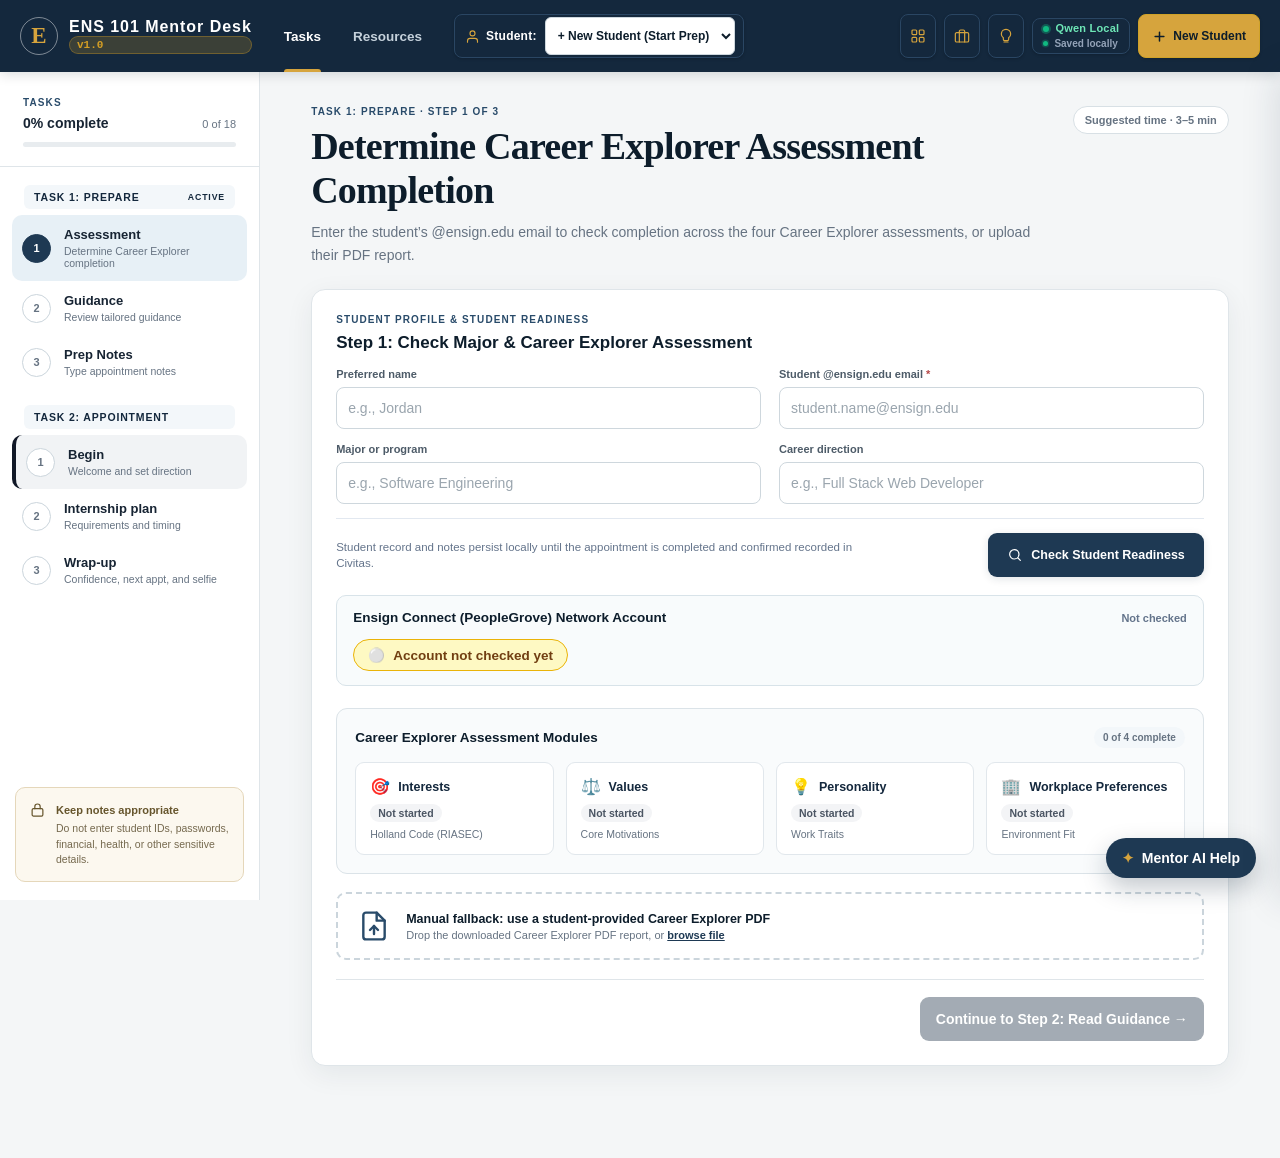
==== commit 379aaf9a: "Show informational VMock resume feedback from the readiness Hub" ====
--- a/static/index.html
+++ b/static/index.html
@@ -5,11 +5,11 @@
     <meta name="viewport" content="width=device-width, initial-scale=1.0" />
     <meta name="theme-color" content="#14283d" />
     <meta name="description" content="A guided workspace for Ensign College ENS 101 mentor appointments." />
-    <title>ENS 101 Mentor Desk v1.0 — Ensign College Career Services</title>
+    <title>ENS 101 Mentor Desk v1.0</title>
     <link rel="icon" href="favicon.svg" type="image/svg+xml" />
     <link rel="stylesheet" href="ces-tokens.css?v=1.1" />
     <link rel="stylesheet" href="ces-components.css?v=1.1" />
-    <link rel="stylesheet" href="styles.css?v=13" />
+    <link rel="stylesheet" href="styles.css?v=14" />
     <!-- Vercel Web Analytics -->
     <script>
       window.va = window.va || function () { (window.vaq = window.vaq || []).push(arguments); };
@@ -24,7 +24,7 @@
   <body>
     <div class="app-shell">
       <header class="topbar">
-        <a class="brand" href="#" aria-label="ENS 101 Mentor Desk home">
+        <a class="brand" href="#" aria-label="ENS 101 Mentor Desk v1.0 home">
           <span class="brand-mark" aria-hidden="true">E</span>
           <span class="brand-copy"><strong>ENS 101 Mentor Desk</strong><span class="ces-version-tag" aria-label="Version 1.0">v1.0</span></span>
         </a>
@@ -52,7 +52,7 @@
             <svg viewBox="0 0 24 24" aria-hidden="true"><rect x="2" y="7" width="20" height="14" rx="2"/><path d="M16 21V5a2 2 0 0 0-2-2h-4a2 2 0 0 0-2 2v16"/></svg>
             <span>Ensign Internship Expert</span>
           </a>
-          <button id="open-suggestion-modal" class="button nav-header-btn" type="button" title="Suggest how to improve ENS 101 App - 1.0">
+          <button id="open-suggestion-modal" class="button nav-header-btn" type="button" title="Suggest how to improve ENS 101 Mentor Desk v1.0">
             <svg viewBox="0 0 24 24" aria-hidden="true"><path d="M12 2a7 7 0 0 0-7 7c0 2.38 1.19 4.47 3 5.74V17a2 2 0 0 0 2 2h4a2 2 0 0 0 2-2v-2.26c1.81-1.27 3-3.36 3-5.74a7 7 0 0 0-7-7z"/><path d="M9 21h6"/></svg>
             <span>Suggest Improvement</span>
           </button>
@@ -101,18 +101,8 @@
                 <div class="card prep-card">
                   <div class="section-heading compact">
                     <div>
-                      <p class="eyebrow">Student Profile &amp; Career Explorer Lookup</p>
+                      <p class="eyebrow">Student Profile &amp; Student Readiness</p>
                       <h2>Step 1: Check Major &amp; Career Explorer Assessment</h2>
-                    </div>
-                    <div class="career-session-controls">
-                      <div class="auth-control-item">
-                        <span id="prep-career-session-status" class="career-session-status">Checking Career Explorer Service…</span>
-                        <button id="prep-career-auth-btn" class="button secondary small auth-btn" type="button" hidden>Authenticate Career Explorer</button>
-                      </div>
-                      <div class="auth-control-item">
-                        <span id="prep-connect-session-status" class="career-session-status">Checking Ensign Connect Service…</span>
-                        <button id="prep-connect-auth-btn" class="button secondary small auth-btn" type="button" hidden>Authenticate Ensign Connect</button>
-                      </div>
                     </div>
                   </div>
 
@@ -133,11 +123,12 @@
                     <p class="career-lookup-privacy">Student record and notes persist locally until the appointment is completed and confirmed recorded in Civitas.</p>
                     <button id="prep-career-lookup-btn" class="button primary prep-check-btn" type="button">
                       <svg viewBox="0 0 24 24" aria-hidden="true"><circle cx="11" cy="11" r="7"/><path d="m20 20-3.5-3.5"/></svg>
-                      <span>Check Explorer &amp; Connect</span>
+                      <span>Check Student Readiness</span>
                     </button>
                   </div>
 
-                  <div id="prep-lookup-feedback" class="lookup-feedback-banner" hidden></div>
+                  <div id="prep-lookup-feedback" class="lookup-feedback-banner" role="status" hidden></div>
+                  <p id="readiness-freshness" class="readiness-freshness" hidden></p>
 
                   <!-- Ensign Connect Account Check Section -->
                   <div class="prep-connect-section">
@@ -145,10 +136,6 @@
                       <h3>Ensign Connect (PeopleGrove) Network Account</h3>
                       <div class="connect-action-group">
                         <span id="connect-last-checked" class="timestamp-subtext">Not checked</span>
-                        <button id="btn-check-connect-live" class="button text-button small" type="button" title="Check live from Ensign Connect">
-                          <svg viewBox="0 0 24 24" width="14" height="14" aria-hidden="true"><path d="M21.5 2v6h-6M2.5 22v-6h6M2 11.5a10 10 0 0 1 18.8-4.3M22 12.5a10 10 0 0 1-18.8 4.3"/></svg>
-                          <span>Check live</span>
-                        </button>
                       </div>
                     </div>
                     <div class="connect-status-bar" id="connect-status-bar">
@@ -161,6 +148,14 @@
                       </div>
                     </div>
                   </div>
+
+                  <section id="vmock-readiness" class="vmock-readiness" aria-labelledby="vmock-heading" hidden>
+                    <h3 id="vmock-heading">VMock resume feedback</h3>
+                    <p id="vmock-status" class="vmock-status neutral" role="status"></p>
+                    <p id="vmock-freshness" class="vmock-freshness"></p>
+                    <dl id="vmock-metrics" class="vmock-metrics" hidden></dl>
+                    <p id="vmock-guidance"></p>
+                  </section>
 
                   <!-- 4 Assessment Cards Grid -->
                   <div class="prep-assessment-section">
@@ -176,6 +171,7 @@
                         </div>
                         <span class="module-status-badge pending">Not checked</span>
                         <p class="module-subtext">Holland Code (RIASEC)</p>
+                        <div id="detail-interests" class="module-detail" hidden></div>
                       </div>
                       <div id="card-values" class="assessment-module-card">
                         <div class="module-header">
@@ -184,6 +180,7 @@
                         </div>
                         <span class="module-status-badge pending">Not checked</span>
                         <p class="module-subtext">Core Motivations</p>
+                        <div id="detail-values" class="module-detail" hidden></div>
                       </div>
                       <div id="card-personality" class="assessment-module-card">
                         <div class="module-header">
@@ -192,6 +189,7 @@
                         </div>
                         <span class="module-status-badge pending">Not checked</span>
                         <p class="module-subtext">Work Traits</p>
+                        <div id="detail-personality" class="module-detail" hidden></div>
                       </div>
                       <div id="card-workplace" class="assessment-module-card">
                         <div class="module-header">
@@ -200,16 +198,17 @@
                         </div>
                         <span class="module-status-badge pending">Not checked</span>
                         <p class="module-subtext">Environment Fit</p>
-                      </div>
-                    </div>
-                  </div>
-
-                  <!-- PDF Upload Fallback Dropzone -->
+                        <div id="detail-workplace" class="module-detail" hidden></div>
+                      </div>
+                    </div>
+                  </div>
+
+                  <!-- Manual PDF fallback (independent of Student Readiness) -->
                   <div class="prep-pdf-section">
                     <div id="prep-pdf-dropzone" class="prep-pdf-dropzone">
                       <svg class="dropzone-icon" viewBox="0 0 24 24" aria-hidden="true"><path d="M14 2H6a2 2 0 0 0-2 2v16a2 2 0 0 0 2 2h12a2 2 0 0 0 2-2V8z"/><polyline points="14 2 14 8 20 8"/><line x1="12" y1="18" x2="12" y2="12"/><line x1="9" y1="15" x2="12" y2="12"/><line x1="15" y1="15" x2="12" y2="12"/></svg>
                       <div class="dropzone-copy">
-                        <strong>Or Drag &amp; Drop Student's Career Explorer PDF Report Here</strong>
+                        <strong>Manual fallback: use a student-provided Career Explorer PDF</strong>
                         <span>Drop the downloaded Career Explorer PDF report, or <label for="prep-pdf-input" class="browse-link">browse file</label></span>
                       </div>
                       <input type="file" id="prep-pdf-input" accept="application/pdf" class="sr-only" />
@@ -566,7 +565,7 @@
               <div class="dialog-icon suggestion-bulb-icon" aria-hidden="true">💡</div>
               <div>
                 <h2 id="suggestion-dialog-title">Suggest an Improvement</h2>
-                <p class="dialog-subtitle">Share ideas, bug reports, or content updates to improve ENS 101 App - 1.0.</p>
+                <p class="dialog-subtitle">Share ideas, bug reports, or content updates to improve ENS 101 Mentor Desk v1.0.</p>
               </div>
             </div>
             <button id="close-suggestion-dialog" class="icon-button" type="button" aria-label="Close suggestion modal">×</button>
@@ -608,7 +607,6 @@
       <div id="toast" class="toast" role="status" aria-live="polite"></div>
     </div>
     <script src="ces-motion.js"></script>
-    <script src="note-utils.js"></script>
-    <script src="app.js?v=12"></script>
+    <script src="app.js?v=13"></script>
   </body>
 </html>
--- a/static/styles.css
+++ b/static/styles.css
@@ -269,6 +269,21 @@
 
 /* Ensign Connect Account Section */
 .prep-connect-section { margin-top: 18px; padding: 14px 16px; border: 1px solid #d8e3e9; border-radius: 10px; background: #f8fbfc; }
+.vmock-readiness { margin-top: 24px; padding-top: 20px; border-top: 1px solid var(--line); font-size: 19px; line-height: 1.6; }
+.vmock-readiness[hidden], .vmock-metrics[hidden] { display: none; }
+.vmock-readiness h3 { font-size: 19px; margin: 0 0 12px; }
+.vmock-readiness p { font-size: 17px; margin: 12px 0; overflow-wrap: anywhere; }
+.vmock-status { display: inline-block; padding: 6px 12px; border: 1px solid; border-radius: var(--ces-radius-pill); }
+.vmock-status.success { color: var(--ces-status-success-text); background: var(--ces-status-success-bg); border-color: var(--ces-status-success-border); }
+.vmock-status.warning { color: var(--ces-status-warning-text); background: var(--ces-status-warning-bg); border-color: var(--ces-status-warning-border); }
+.vmock-status.error { color: var(--ces-status-error-text); background: var(--ces-status-error-bg); border-color: var(--ces-status-error-border); }
+.vmock-status.neutral { color: var(--ces-status-neutral-text); background: var(--ces-status-neutral-bg); border-color: var(--ces-status-neutral-border); }
+.vmock-freshness { color: var(--muted); }
+.vmock-freshness.stale { color: var(--ces-status-warning-text); }
+.vmock-metrics { display: grid; grid-template-columns: repeat(auto-fit, minmax(min(100%, 200px), 1fr)); gap: 16px; margin: 16px 0; }
+.vmock-metrics > div { min-width: 0; }
+.vmock-metrics dt { font-size: 17px; color: var(--muted); }
+.vmock-metrics dd { margin: 2px 0 0; font-size: 19px; font-weight: 600; overflow-wrap: anywhere; }
 .connect-action-group { display: flex; align-items: center; gap: 10px; }
 .timestamp-subtext { color: #64748b; font-size: 11px; font-weight: 600; }
 .connect-status-bar { display: flex; align-items: center; justify-content: space-between; margin-top: 10px; gap: 12px; }
@@ -1451,4 +1466,3 @@
     color: ButtonText;
   }
 }
-
